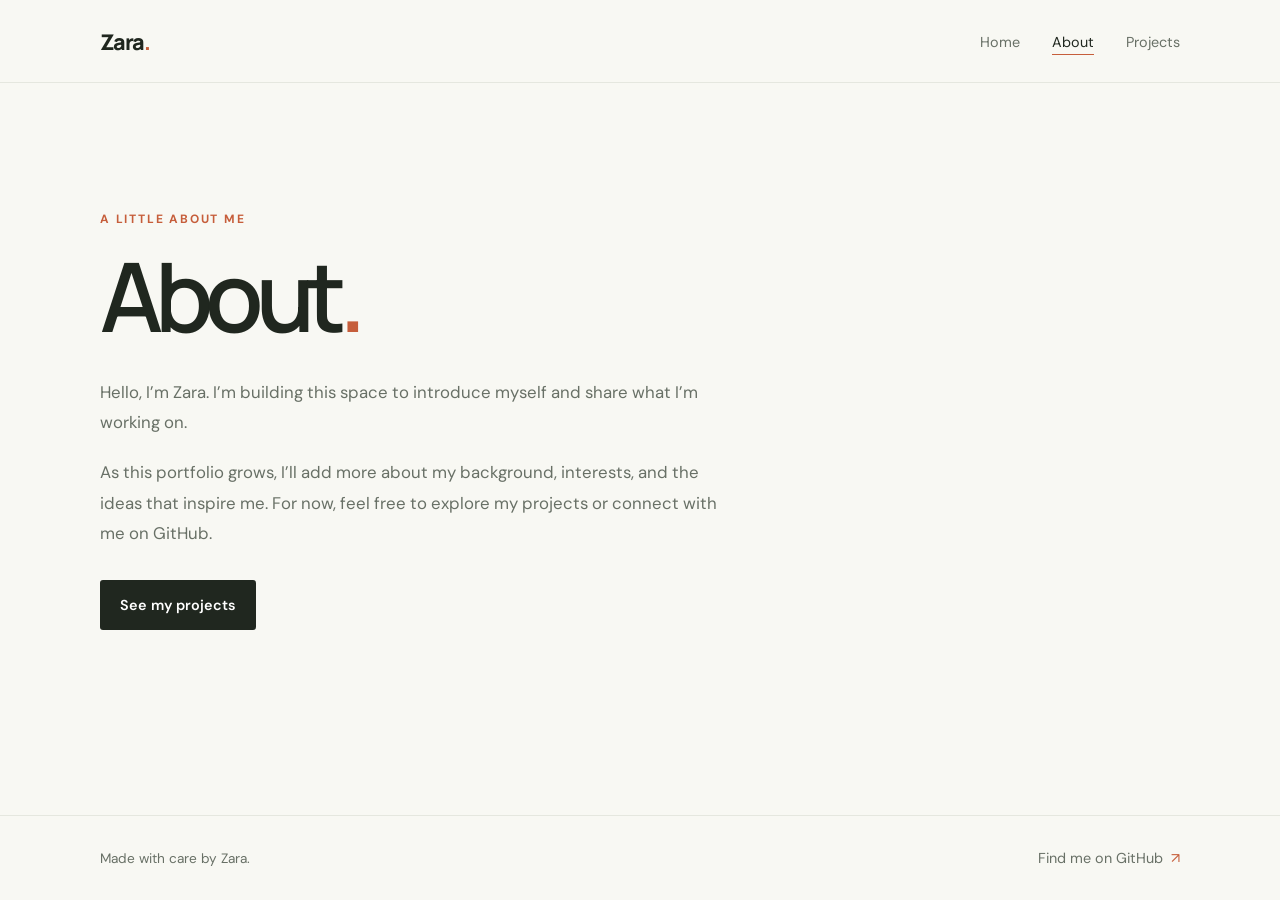
==== about.html @ a6f2a887 "Add initial portfolio structure and pages" ====
<!doctype html>
<html lang="en">
  <head>
    <meta charset="utf-8">
    <meta name="viewport" content="width=device-width, initial-scale=1">
    <meta name="description" content="Learn more about Zara.">
    <title>About | Zara</title>
    <link rel="stylesheet" href="css/style.css">
    <script src="js/main.js" defer></script>
  </head>
  <body>
    <header class="site-header">
      <nav class="navigation container" aria-label="Main navigation">
        <a class="brand" href="index.html">Zara<span>.</span></a>
        <button class="menu-toggle" type="button" aria-expanded="false" aria-controls="primary-menu">
          <span class="sr-only">Toggle navigation</span>
          <span class="menu-icon" aria-hidden="true"></span>
        </button>
        <ul class="nav-links" id="primary-menu">
          <li><a href="index.html">Home</a></li>
          <li><a href="about.html" aria-current="page">About</a></li>
          <li><a href="projects.html">Projects</a></li>
        </ul>
      </nav>
    </header>

    <main class="page-main container">
      <p class="eyebrow">A little about me</p>
      <h1>About<span>.</span></h1>
      <div class="page-copy">
        <p>Hello, I’m Zara. I’m building this space to introduce myself and share what I’m working on.</p>
        <p>As this portfolio grows, I’ll add more about my background, interests, and the ideas that inspire me. For now, feel free to explore my projects or connect with me on GitHub.</p>
        <a class="button button-primary" href="projects.html">See my projects</a>
      </div>
    </main>

    <footer class="site-footer">
      <div class="container footer-content">
        <p>Made with care by Zara.</p>
        <a href="https://github.com/zara200814-ship-it/zara200814-ship-it.github.io" target="_blank" rel="noopener noreferrer">Find me on GitHub <span aria-hidden="true">↗</span></a>
      </div>
    </footer>
  </body>
</html>
---- css/style.css ----
@import url("https://fonts.googleapis.com/css2?family=DM+Sans:wght@400;500;600;700&family=Manrope:wght@400;500;600;700;800&display=swap");

:root {
  color-scheme: light;
  --ink: #20271f;
  --muted: #687066;
  --paper: #f8f8f3;
  --surface: #fff;
  --accent: #c65e3b;
  --line: #e5e7df;
  --serif: "Manrope", "Avenir Next", sans-serif;
  --sans: "DM Sans", "Avenir Next", sans-serif;
}

* {
  box-sizing: border-box;
}

body {
  display: flex;
  min-height: 100vh;
  flex-direction: column;
  margin: 0;
  background: var(--paper);
  color: var(--ink);
  font-family: var(--sans);
  -webkit-font-smoothing: antialiased;
}

a {
  color: inherit;
}

a:focus-visible,
button:focus-visible {
  outline: 3px solid var(--accent);
  outline-offset: 4px;
}

.container {
  width: min(100% - 3rem, 1080px);
  margin-inline: auto;
}

.site-header {
  border-bottom: 1px solid var(--line);
}

.navigation {
  display: flex;
  min-height: 82px;
  align-items: center;
  justify-content: space-between;
}

.brand {
  font-family: var(--serif);
  font-size: 1.35rem;
  font-weight: 800;
  letter-spacing: -0.07em;
  text-decoration: none;
}

.brand span,
h1 span {
  color: var(--accent);
}

.nav-links {
  display: flex;
  gap: 2rem;
  align-items: center;
  margin: 0;
  padding: 0;
  list-style: none;
}

.nav-links a,
.footer-content a {
  color: var(--muted);
  font-size: 0.9rem;
  text-decoration: none;
  transition: color 160ms ease;
}

.nav-links a:hover,
.nav-links a[aria-current="page"],
.footer-content a:hover {
  color: var(--ink);
}

.nav-links a[aria-current="page"] {
  text-decoration: underline;
  text-decoration-color: var(--accent);
  text-underline-offset: 7px;
}

.menu-toggle {
  display: none;
}

.hero {
  position: relative;
  overflow: hidden;
  padding-block: clamp(6rem, 17vw, 11rem) clamp(6rem, 12vw, 8rem);
}

.eyebrow {
  margin: 0 0 1.25rem;
  color: var(--accent);
  font-size: 0.75rem;
  font-weight: 700;
  letter-spacing: 0.15em;
  text-transform: uppercase;
}

h1,
h2,
p {
  margin-top: 0;
}

h1,
h2 {
  font-family: var(--serif);
}

.hero h1,
.page-main h1 {
  position: relative;
  z-index: 1;
  margin-bottom: 1.4rem;
  font-size: clamp(3.6rem, 9vw, 6.7rem);
  font-weight: 600;
  letter-spacing: -0.085em;
  line-height: 1.02;
}

.hero-copy {
  position: relative;
  z-index: 1;
  max-width: 520px;
  margin-bottom: 2rem;
  color: var(--muted);
  font-size: clamp(1.05rem, 2vw, 1.2rem);
  line-height: 1.8;
}

.hero-actions {
  position: relative;
  z-index: 1;
  display: flex;
  flex-wrap: wrap;
  gap: 1.5rem;
  align-items: center;
}

.button {
  display: inline-flex;
  min-height: 50px;
  align-items: center;
  justify-content: center;
  padding: 0.8rem 1.2rem;
  border: 1px solid transparent;
  border-radius: 3px;
  font-size: 0.9rem;
  font-weight: 600;
  text-decoration: none;
  transition: background-color 160ms ease, color 160ms ease;
}

.button-primary {
  background: var(--ink);
  color: var(--surface);
}

.button-primary:hover {
  background: var(--accent);
}

.text-link {
  color: var(--ink);
  font-size: 0.9rem;
  font-weight: 600;
  text-decoration-color: var(--accent);
  text-underline-offset: 5px;
}

.text-link span,
.footer-content a span {
  margin-left: 0.25rem;
  color: var(--accent);
}

.hero-mark {
  position: absolute;
  right: 0;
  bottom: -0.3em;
  color: #eeeee7;
  font-family: var(--serif);
  font-size: clamp(18rem, 40vw, 34rem);
  font-weight: 800;
  letter-spacing: -0.12em;
  line-height: 1;
  pointer-events: none;
  user-select: none;
}

.intro-section {
  padding-block: 5.5rem;
  background: var(--surface);
}

.intro-grid {
  display: grid;
  grid-template-columns: 1fr 0.8fr;
  gap: 4rem;
  align-items: center;
}

.intro-grid h2 {
  margin-bottom: 0;
  font-size: clamp(2rem, 4vw, 3.2rem);
  font-weight: 600;
  letter-spacing: -0.065em;
  line-height: 1.2;
}

.intro-copy p,
.page-copy p,
.project-empty p {
  color: var(--muted);
  line-height: 1.8;
}

.intro-copy p {
  margin-bottom: 1.25rem;
}

.site-footer {
  margin-top: auto;
  border-top: 1px solid var(--line);
}

.footer-content {
  display: flex;
  min-height: 84px;
  flex-wrap: wrap;
  gap: 1rem;
  align-items: center;
  justify-content: space-between;
}

.footer-content p {
  margin: 0;
  color: var(--muted);
  font-size: 0.85rem;
}

.page-main {
  flex: 1;
  padding-block: clamp(5rem, 12vw, 8rem);
}

.page-main h1 {
  margin-bottom: 2rem;
  font-size: clamp(3.5rem, 8vw, 6rem);
}

.page-copy {
  max-width: 640px;
}

.page-copy p {
  margin-bottom: 1.25rem;
  font-size: 1.05rem;
}

.page-copy .button {
  margin-top: 0.75rem;
}

.project-empty {
  display: grid;
  max-width: 760px;
  grid-template-columns: auto 1fr;
  gap: 1.5rem;
  padding-top: 2rem;
  border-top: 1px solid var(--line);
}

.project-number {
  color: var(--accent);
  font-family: var(--serif);
  font-size: 0.9rem;
  font-weight: 700;
}

.project-empty h2 {
  margin-bottom: 0.75rem;
  font-size: 1.5rem;
  letter-spacing: -0.04em;
}

.project-empty p {
  max-width: 540px;
  margin-bottom: 1rem;
}

.sr-only {
  position: absolute;
  width: 1px;
  height: 1px;
  overflow: hidden;
  clip: rect(0, 0, 0, 0);
  white-space: nowrap;
  clip-path: inset(50%);
}

@media (max-width: 640px) {
  .container {
    width: min(100% - 2rem, 1080px);
  }

  .navigation {
    position: relative;
    min-height: 72px;
  }

  .menu-toggle {
    display: grid;
    width: 44px;
    height: 44px;
    place-items: center;
    border: 1px solid var(--line);
    border-radius: 3px;
    background: transparent;
    color: var(--ink);
    cursor: pointer;
  }

  .menu-icon,
  .menu-icon::before,
  .menu-icon::after {
    display: block;
    width: 18px;
    height: 2px;
    background: currentColor;
  }

  .menu-icon {
    position: relative;
  }

  .menu-icon::before,
  .menu-icon::after {
    position: absolute;
    left: 0;
    content: "";
  }

  .menu-icon::before {
    top: -6px;
  }

  .menu-icon::after {
    top: 6px;
  }

  .nav-links {
    position: absolute;
    z-index: 2;
    top: calc(100% - 1px);
    right: 0;
    left: 0;
    display: none;
    align-items: stretch;
    gap: 0;
    padding: 0.5rem 1rem;
    border: 1px solid var(--line);
    background: var(--paper);
  }

  .nav-links.is-open {
    display: flex;
    flex-direction: column;
  }

  .nav-links a {
    display: block;
    padding: 0.8rem 0;
  }

  .nav-links a[aria-current="page"] {
    text-underline-offset: 4px;
  }

  .hero {
    padding-block: 6rem;
  }

  .hero-mark {
    right: -0.1em;
    bottom: 0;
    font-size: 18rem;
  }

  .intro-grid {
    grid-template-columns: 1fr;
    gap: 1.5rem;
  }

  .intro-section {
    padding-block: 4rem;
  }

  .footer-content {
    min-height: 78px;
  }
}

@media (prefers-reduced-motion: reduce) {
  *,
  *::before,
  *::after {
    scroll-behavior: auto !important;
    transition-duration: 0.01ms !important;
  }
}
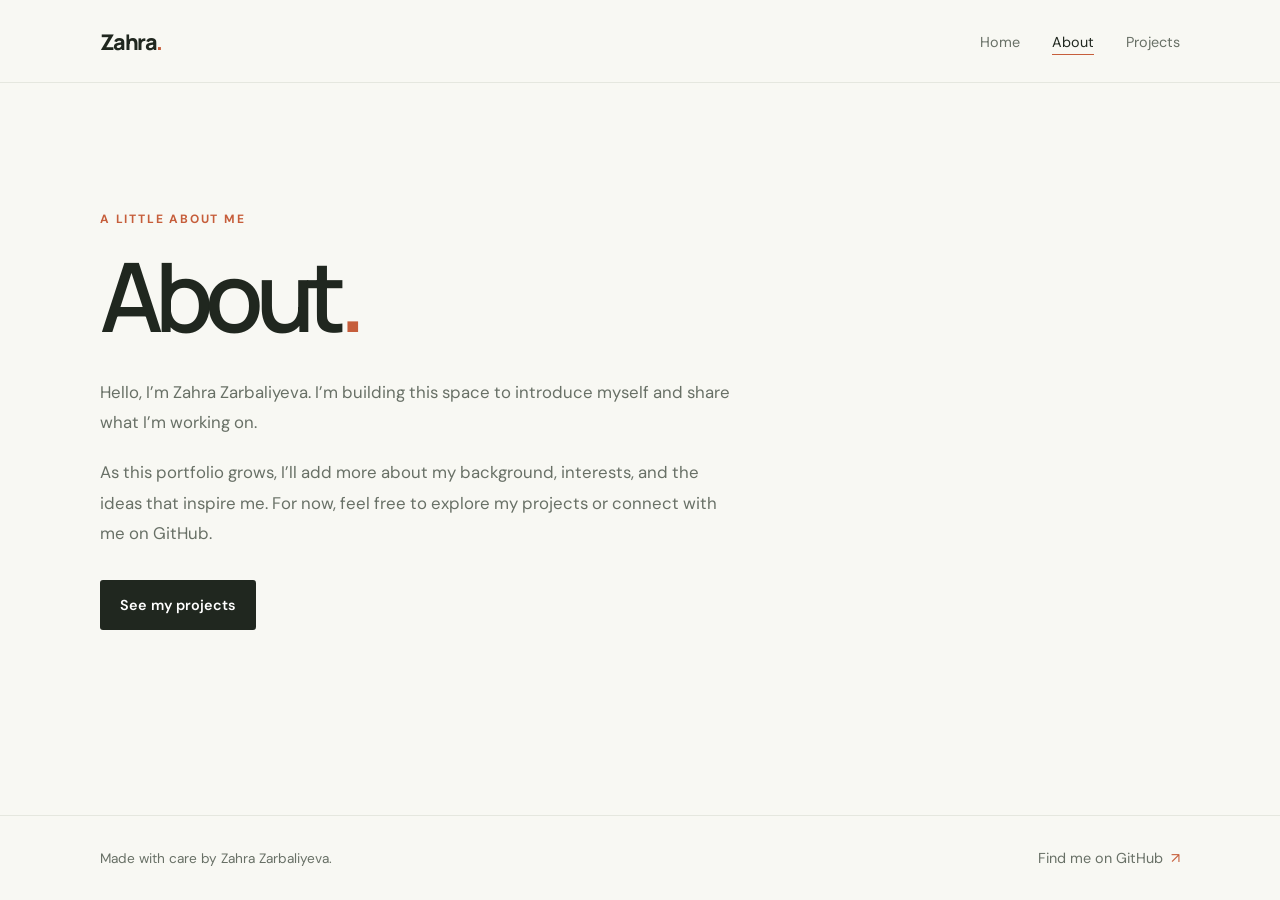
==== commit 386dfdc3: "Update full name to Zahra Zarbaliyeva" ====
--- a/about.html
+++ b/about.html
@@ -3,15 +3,15 @@
   <head>
     <meta charset="utf-8">
     <meta name="viewport" content="width=device-width, initial-scale=1">
-    <meta name="description" content="Learn more about Zara.">
-    <title>About | Zara</title>
+    <meta name="description" content="Learn more about Zahra Zarbaliyeva.">
+    <title>About | Zahra Zarbaliyeva</title>
     <link rel="stylesheet" href="css/style.css">
     <script src="js/main.js" defer></script>
   </head>
   <body>
     <header class="site-header">
       <nav class="navigation container" aria-label="Main navigation">
-        <a class="brand" href="index.html">Zara<span>.</span></a>
+        <a class="brand" href="index.html">Zahra<span>.</span></a>
         <button class="menu-toggle" type="button" aria-expanded="false" aria-controls="primary-menu">
           <span class="sr-only">Toggle navigation</span>
           <span class="menu-icon" aria-hidden="true"></span>
@@ -28,7 +28,7 @@
       <p class="eyebrow">A little about me</p>
       <h1>About<span>.</span></h1>
       <div class="page-copy">
-        <p>Hello, I’m Zara. I’m building this space to introduce myself and share what I’m working on.</p>
+        <p>Hello, I’m Zahra Zarbaliyeva. I’m building this space to introduce myself and share what I’m working on.</p>
         <p>As this portfolio grows, I’ll add more about my background, interests, and the ideas that inspire me. For now, feel free to explore my projects or connect with me on GitHub.</p>
         <a class="button button-primary" href="projects.html">See my projects</a>
       </div>
@@ -36,7 +36,7 @@
 
     <footer class="site-footer">
       <div class="container footer-content">
-        <p>Made with care by Zara.</p>
+        <p>Made with care by Zahra Zarbaliyeva.</p>
         <a href="https://github.com/zara200814-ship-it/zara200814-ship-it.github.io" target="_blank" rel="noopener noreferrer">Find me on GitHub <span aria-hidden="true">↗</span></a>
       </div>
     </footer>
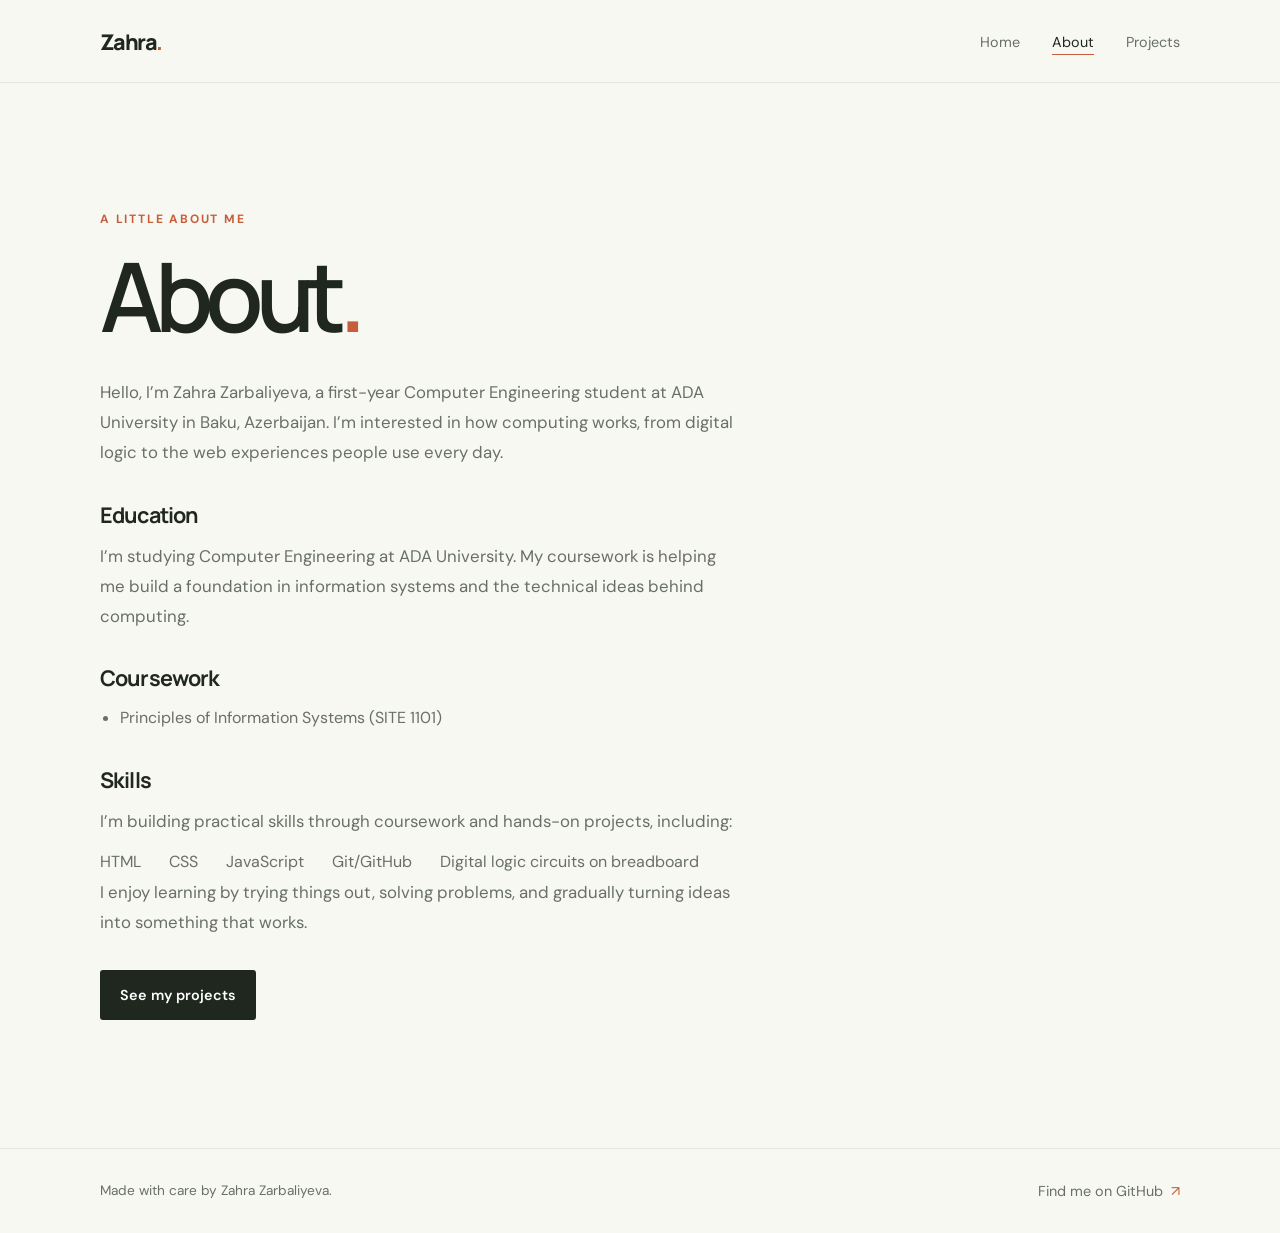
==== commit 4056827e: "Update Home and About pages with Zahra's profile and education" ====
--- a/about.html
+++ b/about.html
@@ -3,7 +3,7 @@
   <head>
     <meta charset="utf-8">
     <meta name="viewport" content="width=device-width, initial-scale=1">
-    <meta name="description" content="Learn more about Zahra Zarbaliyeva.">
+    <meta name="description" content="Learn about Zahra Zarbaliyeva, a first-year Computer Engineering student at ADA University.">
     <title>About | Zahra Zarbaliyeva</title>
     <link rel="stylesheet" href="css/style.css">
     <script src="js/main.js" defer></script>
@@ -28,8 +28,33 @@
       <p class="eyebrow">A little about me</p>
       <h1>About<span>.</span></h1>
       <div class="page-copy">
-        <p>Hello, I’m Zahra Zarbaliyeva. I’m building this space to introduce myself and share what I’m working on.</p>
-        <p>As this portfolio grows, I’ll add more about my background, interests, and the ideas that inspire me. For now, feel free to explore my projects or connect with me on GitHub.</p>
+        <p>Hello, I’m Zahra Zarbaliyeva, a first-year Computer Engineering student at ADA University in Baku, Azerbaijan. I’m interested in how computing works, from digital logic to the web experiences people use every day.</p>
+
+        <section class="about-section" aria-labelledby="education-heading">
+          <h2 id="education-heading">Education</h2>
+          <p>I’m studying Computer Engineering at ADA University. My coursework is helping me build a foundation in information systems and the technical ideas behind computing.</p>
+        </section>
+
+        <section class="about-section" aria-labelledby="coursework-heading">
+          <h2 id="coursework-heading">Coursework</h2>
+          <ul class="detail-list">
+            <li>Principles of Information Systems (SITE 1101)</li>
+          </ul>
+        </section>
+
+        <section class="about-section" aria-labelledby="skills-heading">
+          <h2 id="skills-heading">Skills</h2>
+          <p>I’m building practical skills through coursework and hands-on projects, including:</p>
+          <ul class="skill-list">
+            <li>HTML</li>
+            <li>CSS</li>
+            <li>JavaScript</li>
+            <li>Git/GitHub</li>
+            <li>Digital logic circuits on breadboard</li>
+          </ul>
+        </section>
+
+        <p>I enjoy learning by trying things out, solving problems, and gradually turning ideas into something that works.</p>
         <a class="button button-primary" href="projects.html">See my projects</a>
       </div>
     </main>
--- a/css/style.css
+++ b/css/style.css
@@ -100,9 +100,11 @@
 }
 
 .hero {
-  position: relative;
-  overflow: hidden;
-  padding-block: clamp(6rem, 17vw, 11rem) clamp(6rem, 12vw, 8rem);
+  display: grid;
+  grid-template-columns: minmax(0, 1.2fr) minmax(220px, 0.8fr);
+  gap: clamp(2rem, 7vw, 6rem);
+  align-items: center;
+  padding-block: clamp(4rem, 10vw, 8rem);
 }
 
 .eyebrow {
@@ -130,7 +132,7 @@
   position: relative;
   z-index: 1;
   margin-bottom: 1.4rem;
-  font-size: clamp(3.6rem, 9vw, 6.7rem);
+  font-size: clamp(3.2rem, 6.2vw, 5.5rem);
   font-weight: 600;
   letter-spacing: -0.085em;
   line-height: 1.02;
@@ -192,18 +194,21 @@
   color: var(--accent);
 }
 
-.hero-mark {
-  position: absolute;
-  right: 0;
-  bottom: -0.3em;
-  color: #eeeee7;
-  font-family: var(--serif);
-  font-size: clamp(18rem, 40vw, 34rem);
-  font-weight: 800;
-  letter-spacing: -0.12em;
-  line-height: 1;
-  pointer-events: none;
-  user-select: none;
+.profile-photo {
+  width: min(100%, 340px);
+  aspect-ratio: 4 / 5;
+  justify-self: end;
+  margin: 0;
+  overflow: hidden;
+  border-radius: 48% 48% 4px 4px;
+  background: linear-gradient(145deg, #e8e9df, #d9ded3);
+}
+
+.profile-photo img {
+  display: block;
+  width: 100%;
+  height: 100%;
+  object-fit: cover;
 }
 
 .intro-section {
@@ -278,6 +283,36 @@
 
 .page-copy .button {
   margin-top: 0.75rem;
+}
+
+.about-section {
+  margin-top: 2rem;
+}
+
+.about-section h2 {
+  margin-bottom: 0.75rem;
+  font-size: 1.35rem;
+  letter-spacing: -0.04em;
+}
+
+.about-section p {
+  margin-bottom: 0.75rem;
+}
+
+.detail-list,
+.skill-list {
+  margin: 0;
+  padding-left: 1.25rem;
+  color: var(--muted);
+  line-height: 1.8;
+}
+
+.skill-list {
+  display: flex;
+  flex-wrap: wrap;
+  gap: 0.5rem 1.75rem;
+  padding-left: 0;
+  list-style: none;
 }
 
 .project-empty {
@@ -396,13 +431,14 @@
   }
 
   .hero {
-    padding-block: 6rem;
-  }
-
-  .hero-mark {
-    right: -0.1em;
-    bottom: 0;
-    font-size: 18rem;
+    grid-template-columns: 1fr;
+    gap: 2.5rem;
+    padding-block: 4.5rem;
+  }
+
+  .profile-photo {
+    width: min(72%, 300px);
+    justify-self: start;
   }
 
   .intro-grid {
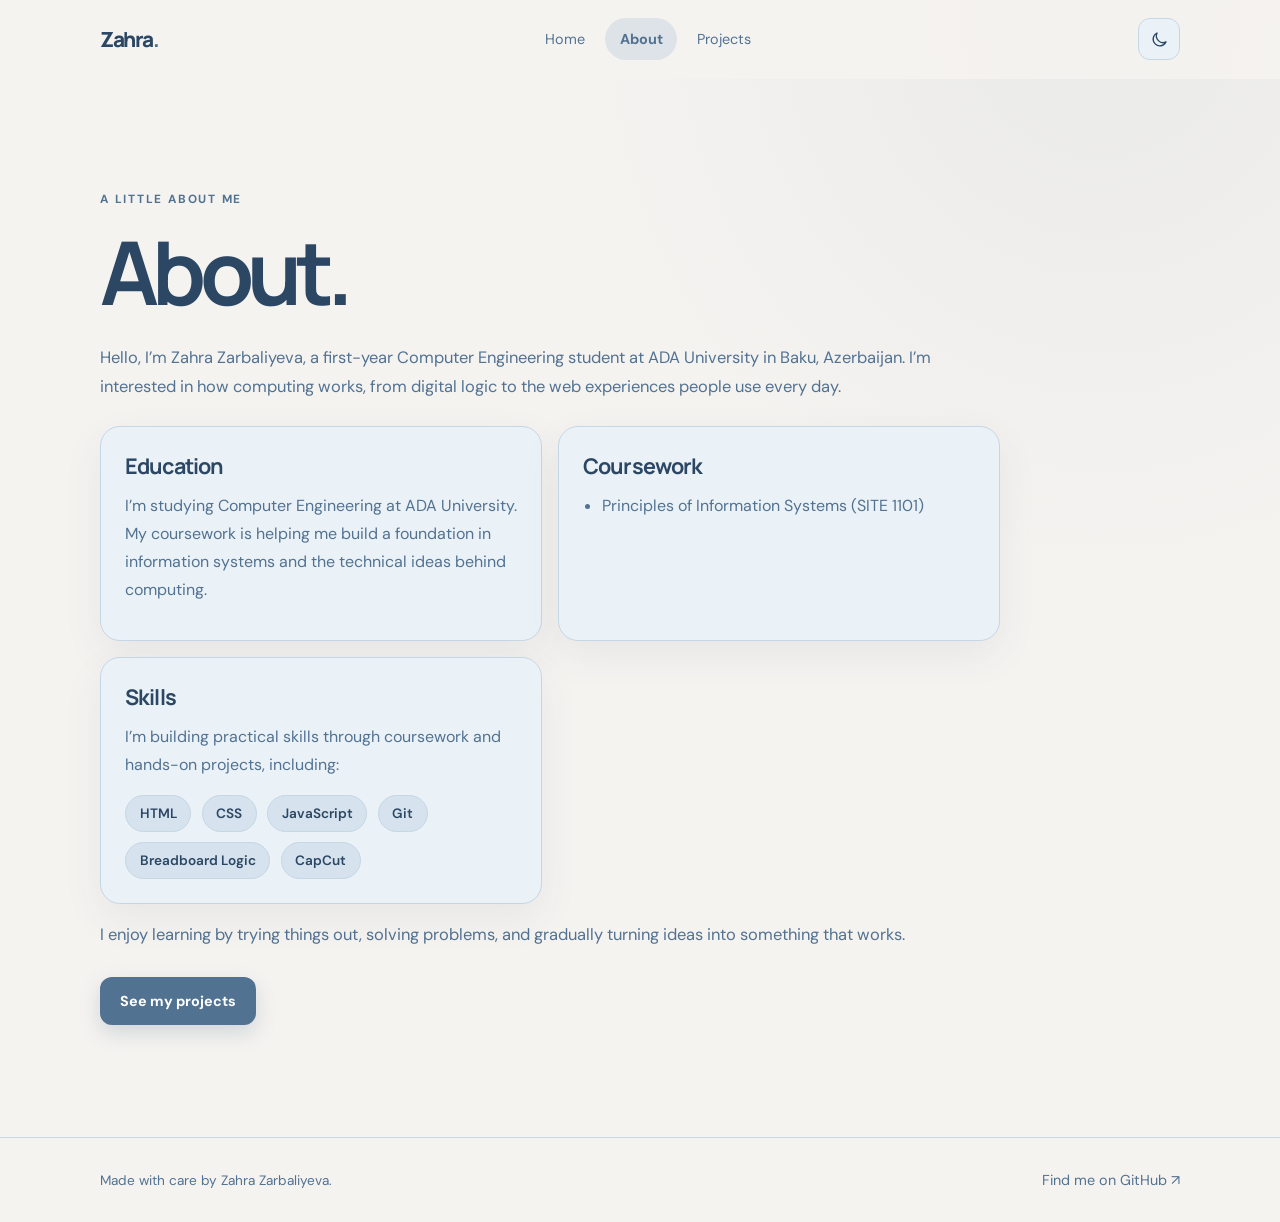
==== commit 4c5765f9: "Apply Bento UI, Dark/Light mode, and Shades of Blue palette" ====
--- a/about.html
+++ b/about.html
@@ -1,5 +1,5 @@
 <!doctype html>
-<html lang="en">
+<html lang="en" data-theme="light">
   <head>
     <meta charset="utf-8">
     <meta name="viewport" content="width=device-width, initial-scale=1">
@@ -12,15 +12,26 @@
     <header class="site-header">
       <nav class="navigation container" aria-label="Main navigation">
         <a class="brand" href="index.html">Zahra<span>.</span></a>
-        <button class="menu-toggle" type="button" aria-expanded="false" aria-controls="primary-menu">
-          <span class="sr-only">Toggle navigation</span>
-          <span class="menu-icon" aria-hidden="true"></span>
-        </button>
         <ul class="nav-links" id="primary-menu">
           <li><a href="index.html">Home</a></li>
           <li><a href="about.html" aria-current="page">About</a></li>
           <li><a href="projects.html">Projects</a></li>
         </ul>
+        <div class="nav-controls">
+          <button class="theme-toggle" type="button" aria-label="Switch to dark mode" aria-pressed="false" title="Switch to dark mode">
+            <svg class="theme-icon theme-icon-sun" viewBox="0 0 24 24" fill="none" aria-hidden="true">
+              <circle cx="12" cy="12" r="4"></circle>
+              <path d="M12 2v2m0 16v2M4.93 4.93l1.42 1.42m11.3 11.3 1.42 1.42M2 12h2m16 0h2M4.93 19.07l1.42-1.42m11.3-11.3 1.42-1.42"></path>
+            </svg>
+            <svg class="theme-icon theme-icon-moon" viewBox="0 0 24 24" fill="none" aria-hidden="true">
+              <path d="M20.2 15.1A8.5 8.5 0 0 1 8.9 3.8 8.5 8.5 0 1 0 20.2 15.1Z"></path>
+            </svg>
+          </button>
+          <button class="menu-toggle" type="button" aria-expanded="false" aria-controls="primary-menu">
+            <span class="sr-only">Toggle navigation</span>
+            <span class="menu-icon" aria-hidden="true"></span>
+          </button>
+        </div>
       </nav>
     </header>
 
@@ -30,27 +41,28 @@
       <div class="page-copy">
         <p>Hello, I’m Zahra Zarbaliyeva, a first-year Computer Engineering student at ADA University in Baku, Azerbaijan. I’m interested in how computing works, from digital logic to the web experiences people use every day.</p>
 
-        <section class="about-section" aria-labelledby="education-heading">
+        <section class="about-section" aria-labelledby="education-heading" data-reveal>
           <h2 id="education-heading">Education</h2>
           <p>I’m studying Computer Engineering at ADA University. My coursework is helping me build a foundation in information systems and the technical ideas behind computing.</p>
         </section>
 
-        <section class="about-section" aria-labelledby="coursework-heading">
+        <section class="about-section" aria-labelledby="coursework-heading" data-reveal>
           <h2 id="coursework-heading">Coursework</h2>
           <ul class="detail-list">
             <li>Principles of Information Systems (SITE 1101)</li>
           </ul>
         </section>
 
-        <section class="about-section" aria-labelledby="skills-heading">
+        <section class="about-section" aria-labelledby="skills-heading" data-reveal>
           <h2 id="skills-heading">Skills</h2>
           <p>I’m building practical skills through coursework and hands-on projects, including:</p>
           <ul class="skill-list">
             <li>HTML</li>
             <li>CSS</li>
             <li>JavaScript</li>
-            <li>Git/GitHub</li>
-            <li>Digital logic circuits on breadboard</li>
+            <li>Git</li>
+            <li>Breadboard Logic</li>
+            <li>CapCut</li>
           </ul>
         </section>
 
--- a/css/style.css
+++ b/css/style.css
@@ -1,30 +1,72 @@
 @import url("https://fonts.googleapis.com/css2?family=DM+Sans:wght@400;500;600;700&family=Manrope:wght@400;500;600;700;800&display=swap");
 
-:root {
+:root,
+html[data-theme="light"] {
   color-scheme: light;
-  --ink: #20271f;
-  --muted: #687066;
-  --paper: #f8f8f3;
-  --surface: #fff;
-  --accent: #c65e3b;
-  --line: #e5e7df;
+  --paper: #f5f3f0;
+  --surface: #ebf2f7;
+  --ink: #2b4764;
+  --muted: #527292;
+  --accent: #527292;
+  --accent-hover: #2b4764;
+  --accent-foreground: #ffffff;
+  --accent-hover-foreground: #ffffff;
+  --accent-soft: rgb(145 176 204 / 24%);
+  --highlight: #91b0cc;
+  --line: #c5d6e5;
+  --shadow: 0 14px 40px rgb(43 71 100 / 7%);
+  --shadow-hover: 0 22px 48px rgb(43 71 100 / 13%);
+  --glow: rgb(82 114 146 / 22%);
   --serif: "Manrope", "Avenir Next", sans-serif;
   --sans: "DM Sans", "Avenir Next", sans-serif;
 }
 
+html[data-theme="dark"] {
+  color-scheme: dark;
+  --paper: #182838;
+  --surface: #22384e;
+  --ink: #f2f6fa;
+  --muted: #a7c1d9;
+  --accent: #91b0cc;
+  --accent-hover: #bcd3e6;
+  --accent-foreground: #182838;
+  --accent-hover-foreground: #182838;
+  --accent-soft: rgb(55 86 117 / 42%);
+  --highlight: #bcd3e6;
+  --line: #375675;
+  --shadow: 0 14px 40px rgb(0 0 0 / 18%);
+  --shadow-hover: 0 22px 48px rgb(0 0 0 / 30%);
+  --glow: rgb(145 176 204 / 24%);
+}
+
 * {
   box-sizing: border-box;
 }
 
+html {
+  scroll-behavior: smooth;
+  scroll-padding-top: 100px;
+}
+
 body {
   display: flex;
+  min-width: 320px;
   min-height: 100vh;
   flex-direction: column;
   margin: 0;
-  background: var(--paper);
+  background:
+    radial-gradient(ellipse at 86% 0%, rgb(82 114 146 / 7%), transparent 32rem),
+    var(--paper);
   color: var(--ink);
   font-family: var(--sans);
   -webkit-font-smoothing: antialiased;
+  transition: background-color 220ms ease, color 220ms ease;
+}
+
+html[data-theme="dark"] body {
+  background:
+    radial-gradient(ellipse at 86% 0%, rgb(145 176 204 / 9%), transparent 34rem),
+    var(--paper);
 }
 
 a {
@@ -37,80 +79,151 @@
   outline-offset: 4px;
 }
 
+button {
+  color: inherit;
+  font: inherit;
+}
+
 .container {
   width: min(100% - 3rem, 1080px);
   margin-inline: auto;
 }
 
 .site-header {
-  border-bottom: 1px solid var(--line);
+  position: sticky;
+  z-index: 20;
+  top: 0;
+  border-bottom: 1px solid transparent;
+  background: color-mix(in srgb, var(--paper) 90%, transparent);
+  transition: background-color 200ms ease, border-color 200ms ease, box-shadow 200ms ease;
+}
+
+.site-header.is-scrolled {
+  border-bottom-color: var(--line);
+  background: color-mix(in srgb, var(--paper) 78%, transparent);
+  box-shadow: 0 6px 24px rgb(43 71 100 / 6%);
+  -webkit-backdrop-filter: blur(16px);
+  backdrop-filter: blur(16px);
+}
+
+html[data-theme="dark"] .site-header.is-scrolled {
+  box-shadow: 0 6px 24px rgb(0 0 0 / 18%);
 }
 
 .navigation {
-  display: flex;
-  min-height: 82px;
-  align-items: center;
-  justify-content: space-between;
+  display: grid;
+  min-height: 78px;
+  grid-template-columns: auto 1fr auto;
+  gap: 1rem;
+  align-items: center;
 }
 
 .brand {
   font-family: var(--serif);
-  font-size: 1.35rem;
+  font-size: 1.3rem;
   font-weight: 800;
   letter-spacing: -0.07em;
   text-decoration: none;
 }
 
 .brand span,
-h1 span {
+h1 .heading-dot {
   color: var(--accent);
 }
 
 .nav-links {
   display: flex;
-  gap: 2rem;
-  align-items: center;
+  gap: 0.35rem;
+  align-items: center;
+  justify-content: center;
   margin: 0;
   padding: 0;
   list-style: none;
 }
 
-.nav-links a,
-.footer-content a {
+.nav-links a {
+  display: inline-flex;
+  min-height: 42px;
+  align-items: center;
+  padding: 0.55rem 0.9rem;
+  border-radius: 999px;
   color: var(--muted);
   font-size: 0.9rem;
   text-decoration: none;
-  transition: color 160ms ease;
-}
-
-.nav-links a:hover,
-.nav-links a[aria-current="page"],
-.footer-content a:hover {
+  transition: background-color 180ms ease, color 180ms ease;
+}
+
+.nav-links a:hover {
+  background: var(--accent-soft);
   color: var(--ink);
 }
 
 .nav-links a[aria-current="page"] {
-  text-decoration: underline;
-  text-decoration-color: var(--accent);
-  text-underline-offset: 7px;
+  background: var(--accent-soft);
+  color: var(--accent);
+  font-weight: 700;
+}
+
+.nav-controls {
+  display: flex;
+  align-items: center;
+  gap: 0.6rem;
+}
+
+.theme-toggle,
+.menu-toggle {
+  display: grid;
+  width: 42px;
+  height: 42px;
+  flex: 0 0 auto;
+  place-items: center;
+  border: 1px solid var(--line);
+  border-radius: 12px;
+  background: var(--surface);
+  cursor: pointer;
+  transition: border-color 180ms ease, background-color 180ms ease, color 180ms ease, transform 180ms ease;
+}
+
+.theme-toggle:hover,
+.menu-toggle:hover {
+  transform: translateY(-2px);
+  border-color: var(--accent);
+  color: var(--accent);
+}
+
+.theme-icon {
+  width: 19px;
+  height: 19px;
+  stroke: currentColor;
+  stroke-linecap: round;
+  stroke-linejoin: round;
+  stroke-width: 1.7;
+}
+
+.theme-icon-sun {
+  display: none;
+}
+
+.theme-icon-moon {
+  display: block;
+}
+
+html[data-theme="dark"] .theme-icon-sun {
+  display: block;
+}
+
+html[data-theme="dark"] .theme-icon-moon {
+  display: none;
 }
 
 .menu-toggle {
   display: none;
 }
 
-.hero {
-  display: grid;
-  grid-template-columns: minmax(0, 1.2fr) minmax(220px, 0.8fr);
-  gap: clamp(2rem, 7vw, 6rem);
-  align-items: center;
-  padding-block: clamp(4rem, 10vw, 8rem);
-}
-
 .eyebrow {
-  margin: 0 0 1.25rem;
+  margin: 0 0 1.1rem;
   color: var(--accent);
-  font-size: 0.75rem;
+  font-size: 0.74rem;
   font-weight: 700;
   letter-spacing: 0.15em;
   text-transform: uppercase;
@@ -127,65 +240,101 @@
   font-family: var(--serif);
 }
 
+.hero {
+  display: grid;
+  min-height: min(740px, calc(100svh - 78px));
+  grid-template-columns: minmax(0, 1.15fr) minmax(260px, 0.85fr);
+  gap: clamp(2.5rem, 8vw, 7rem);
+  align-items: center;
+  padding-block: clamp(4rem, 8vw, 7rem);
+}
+
+.hero-content {
+  max-width: 650px;
+}
+
 .hero h1,
 .page-main h1 {
-  position: relative;
-  z-index: 1;
-  margin-bottom: 1.4rem;
-  font-size: clamp(3.2rem, 6.2vw, 5.5rem);
+  margin-bottom: 1.2rem;
+  font-size: clamp(3.2rem, 6.2vw, 5.4rem);
+  font-weight: 700;
+  letter-spacing: -0.075em;
+  line-height: 1.05;
+}
+
+.gradient-text {
+  background: linear-gradient(105deg, var(--accent) 5%, var(--highlight) 100%);
+  background-clip: text;
+  -webkit-text-fill-color: transparent;
+}
+
+.hero-subtitle {
+  margin: -0.25rem 0 1rem;
+  color: var(--accent);
+  font-size: clamp(1.05rem, 2vw, 1.25rem);
   font-weight: 600;
-  letter-spacing: -0.085em;
-  line-height: 1.02;
+  letter-spacing: -0.015em;
+}
+
+.hero-copy,
+.intro-copy p,
+.page-copy p,
+.projects-intro {
+  color: var(--muted);
+  line-height: 1.8;
 }
 
 .hero-copy {
-  position: relative;
-  z-index: 1;
-  max-width: 520px;
+  max-width: 550px;
   margin-bottom: 2rem;
-  color: var(--muted);
-  font-size: clamp(1.05rem, 2vw, 1.2rem);
-  line-height: 1.8;
+  font-size: clamp(1rem, 1.7vw, 1.12rem);
 }
 
 .hero-actions {
-  position: relative;
-  z-index: 1;
   display: flex;
   flex-wrap: wrap;
-  gap: 1.5rem;
+  gap: 1rem;
   align-items: center;
 }
 
 .button {
   display: inline-flex;
-  min-height: 50px;
+  min-height: 48px;
   align-items: center;
   justify-content: center;
   padding: 0.8rem 1.2rem;
   border: 1px solid transparent;
-  border-radius: 3px;
+  border-radius: 12px;
   font-size: 0.9rem;
-  font-weight: 600;
+  font-weight: 700;
   text-decoration: none;
-  transition: background-color 160ms ease, color 160ms ease;
+  transition: background-color 180ms ease, color 180ms ease, box-shadow 180ms ease, transform 180ms ease;
 }
 
 .button-primary {
-  background: var(--ink);
-  color: var(--surface);
+  background: var(--accent);
+  color: var(--accent-foreground);
+  box-shadow: 0 8px 20px var(--glow);
 }
 
 .button-primary:hover {
-  background: var(--accent);
+  background: var(--accent-hover);
+  color: var(--accent-hover-foreground);
+  box-shadow: 0 12px 26px var(--glow);
+  transform: translateY(-2px);
 }
 
 .text-link {
   color: var(--ink);
   font-size: 0.9rem;
-  font-weight: 600;
+  font-weight: 700;
   text-decoration-color: var(--accent);
   text-underline-offset: 5px;
+  transition: color 180ms ease;
+}
+
+.text-link:hover {
+  color: var(--accent);
 }
 
 .text-link span,
@@ -195,47 +344,70 @@
 }
 
 .profile-photo {
-  width: min(100%, 340px);
+  position: relative;
+  isolation: isolate;
+  width: min(100%, 370px);
   aspect-ratio: 4 / 5;
   justify-self: end;
   margin: 0;
-  overflow: hidden;
-  border-radius: 48% 48% 4px 4px;
-  background: linear-gradient(145deg, #e8e9df, #d9ded3);
+  padding: 9px;
+  border: 1px solid var(--line);
+  border-radius: 26px;
+  background: var(--surface);
+  box-shadow: 0 0 0 1px var(--line), 0 24px 70px var(--glow);
+}
+
+.profile-photo::before {
+  position: absolute;
+  z-index: -1;
+  inset: 12% -8% -7% 18%;
+  border-radius: inherit;
+  background: linear-gradient(135deg, var(--accent), var(--highlight));
+  content: "";
+  filter: blur(45px);
+  opacity: 0.18;
 }
 
 .profile-photo img {
   display: block;
   width: 100%;
   height: 100%;
+  border-radius: 18px;
   object-fit: cover;
+  object-position: center 45%;
 }
 
 .intro-section {
-  padding-block: 5.5rem;
-  background: var(--surface);
+  padding-block: 0.5rem 5.5rem;
 }
 
 .intro-grid {
   display: grid;
   grid-template-columns: 1fr 0.8fr;
-  gap: 4rem;
-  align-items: center;
+  gap: 3rem;
+  align-items: center;
+  padding: clamp(2rem, 5vw, 3.5rem);
+  border: 1px solid var(--line);
+  border-radius: 24px;
+  background:
+    linear-gradient(135deg, var(--accent-soft), transparent 70%),
+    var(--surface);
+  box-shadow: var(--shadow);
+  transition: transform 220ms ease, box-shadow 220ms ease, border-color 220ms ease;
+}
+
+.intro-grid:hover {
+  border-color: color-mix(in srgb, var(--accent) 40%, var(--line));
+  box-shadow: var(--shadow-hover);
+  transform: translateY(-5px);
 }
 
 .intro-grid h2 {
   margin-bottom: 0;
   font-size: clamp(2rem, 4vw, 3.2rem);
-  font-weight: 600;
-  letter-spacing: -0.065em;
+  font-weight: 700;
+  letter-spacing: -0.06em;
   line-height: 1.2;
-}
-
-.intro-copy p,
-.page-copy p,
-.project-empty p {
-  color: var(--muted);
-  line-height: 1.8;
 }
 
 .intro-copy p {
@@ -262,31 +434,77 @@
   font-size: 0.85rem;
 }
 
+.footer-content a {
+  display: inline-flex;
+  align-items: center;
+  color: var(--muted);
+  font-size: 0.9rem;
+  text-decoration: none;
+  transition: color 180ms ease, transform 180ms ease;
+}
+
+.footer-content a span {
+  display: inline-block;
+  transition: transform 180ms ease;
+}
+
+.footer-content a:hover {
+  color: var(--ink);
+  transform: translateY(-1px);
+}
+
+.footer-content a:hover span {
+  transform: translate(2px, -2px);
+}
+
 .page-main {
   flex: 1;
-  padding-block: clamp(5rem, 12vw, 8rem);
+  padding-block: clamp(4.5rem, 9vw, 7rem);
 }
 
 .page-main h1 {
-  margin-bottom: 2rem;
-  font-size: clamp(3.5rem, 8vw, 6rem);
+  margin-bottom: 1.6rem;
+  font-size: clamp(3.2rem, 7vw, 5.5rem);
 }
 
 .page-copy {
-  max-width: 640px;
-}
-
-.page-copy p {
-  margin-bottom: 1.25rem;
-  font-size: 1.05rem;
+  display: grid;
+  max-width: 900px;
+  grid-template-columns: repeat(2, minmax(0, 1fr));
+  gap: 1rem;
+}
+
+.page-copy > p:first-child,
+.page-copy > p:last-of-type,
+.page-copy > .button {
+  grid-column: 1 / -1;
+}
+
+.page-copy > p {
+  margin-bottom: 0.5rem;
+  font-size: 1.03rem;
 }
 
 .page-copy .button {
-  margin-top: 0.75rem;
+  justify-self: start;
+  margin-top: 0.25rem;
 }
 
 .about-section {
-  margin-top: 2rem;
+  min-height: 100%;
+  margin: 0;
+  padding: 1.5rem;
+  border: 1px solid var(--line);
+  border-radius: 20px;
+  background: var(--surface);
+  box-shadow: var(--shadow);
+  transition: transform 220ms ease, box-shadow 220ms ease, border-color 220ms ease;
+}
+
+.about-section:hover {
+  border-color: color-mix(in srgb, var(--accent) 40%, var(--line));
+  box-shadow: var(--shadow-hover);
+  transform: translateY(-5px);
 }
 
 .about-section h2 {
@@ -297,12 +515,13 @@
 
 .about-section p {
   margin-bottom: 0.75rem;
-}
-
-.detail-list,
-.skill-list {
+  color: var(--muted);
+  line-height: 1.75;
+}
+
+.detail-list {
   margin: 0;
-  padding-left: 1.25rem;
+  padding-left: 1.2rem;
   color: var(--muted);
   line-height: 1.8;
 }
@@ -310,36 +529,107 @@
 .skill-list {
   display: flex;
   flex-wrap: wrap;
-  gap: 0.5rem 1.75rem;
-  padding-left: 0;
+  gap: 0.65rem;
+  margin: 1rem 0 0;
+  padding: 0;
   list-style: none;
 }
 
-.project-empty {
+.skill-list li {
+  padding: 0.55rem 0.85rem;
+  border: 1px solid var(--line);
+  border-radius: 999px;
+  background: var(--accent-soft);
+  color: var(--ink);
+  font-size: 0.85rem;
+  font-weight: 600;
+}
+
+.projects-intro {
+  max-width: 640px;
+  margin-bottom: 2.5rem;
+  font-size: 1.05rem;
+}
+
+.project-grid {
   display: grid;
-  max-width: 760px;
-  grid-template-columns: auto 1fr;
-  gap: 1.5rem;
-  padding-top: 2rem;
-  border-top: 1px solid var(--line);
-}
-
-.project-number {
-  color: var(--accent);
-  font-family: var(--serif);
+  grid-template-columns: repeat(3, minmax(0, 1fr));
+  gap: 1.25rem;
+}
+
+.project-card {
+  overflow: hidden;
+  border: 1px solid var(--line);
+  border-radius: 20px;
+  background: var(--surface);
+  box-shadow: var(--shadow);
+  transition: transform 220ms ease, box-shadow 220ms ease, border-color 220ms ease;
+}
+
+.project-card:hover {
+  border-color: color-mix(in srgb, var(--accent) 40%, var(--line));
+  box-shadow: var(--shadow-hover);
+  transform: translateY(-6px);
+}
+
+.project-image,
+.project-placeholder {
+  display: grid;
+  width: 100%;
+  aspect-ratio: 4 / 3;
+}
+
+.project-image {
+  object-fit: cover;
+  object-position: center 62%;
+  transition: transform 350ms ease;
+}
+
+.project-card:hover .project-image {
+  transform: scale(1.04);
+}
+
+.project-placeholder {
+  place-items: center;
+  background:
+    radial-gradient(circle at 80% 20%, rgb(145 176 204 / 27%), transparent 42%),
+    var(--accent-soft);
+  color: var(--muted);
   font-size: 0.9rem;
   font-weight: 700;
-}
-
-.project-empty h2 {
-  margin-bottom: 0.75rem;
-  font-size: 1.5rem;
+  letter-spacing: 0.02em;
+}
+
+html[data-theme="dark"] .project-placeholder {
+  background:
+    radial-gradient(circle at 80% 20%, rgb(145 176 204 / 18%), transparent 42%),
+    var(--surface);
+}
+
+.project-card-content {
+  padding: 1.45rem;
+  background: var(--surface);
+}
+
+.project-course {
+  margin-bottom: 0.65rem;
+  color: var(--accent);
+  font-size: 0.7rem;
+  font-weight: 700;
+  letter-spacing: 0.1em;
+  text-transform: uppercase;
+}
+
+.project-card h2 {
+  margin-bottom: 0.6rem;
+  font-size: 1.4rem;
   letter-spacing: -0.04em;
 }
 
-.project-empty p {
-  max-width: 540px;
-  margin-bottom: 1rem;
+.project-card-content > p:last-child {
+  margin-bottom: 0;
+  color: var(--muted);
+  line-height: 1.75;
 }
 
 .sr-only {
@@ -352,6 +642,23 @@
   clip-path: inset(50%);
 }
 
+.reveal {
+  opacity: 0;
+  transform: translateY(18px);
+  transition: opacity 600ms ease, transform 600ms cubic-bezier(0.2, 0.7, 0.2, 1);
+}
+
+.reveal.is-visible {
+  opacity: 1;
+  transform: translateY(0);
+}
+
+@media (max-width: 860px) {
+  .project-grid {
+    grid-template-columns: repeat(2, minmax(0, 1fr));
+  }
+}
+
 @media (max-width: 640px) {
   .container {
     width: min(100% - 2rem, 1080px);
@@ -360,60 +667,33 @@
   .navigation {
     position: relative;
     min-height: 72px;
+    grid-template-columns: auto 1fr;
+  }
+
+  .nav-controls {
+    grid-column: 2;
+    justify-self: end;
   }
 
   .menu-toggle {
     display: grid;
-    width: 44px;
-    height: 44px;
-    place-items: center;
-    border: 1px solid var(--line);
-    border-radius: 3px;
-    background: transparent;
-    color: var(--ink);
-    cursor: pointer;
-  }
-
-  .menu-icon,
-  .menu-icon::before,
-  .menu-icon::after {
-    display: block;
-    width: 18px;
-    height: 2px;
-    background: currentColor;
-  }
-
-  .menu-icon {
-    position: relative;
-  }
-
-  .menu-icon::before,
-  .menu-icon::after {
-    position: absolute;
-    left: 0;
-    content: "";
-  }
-
-  .menu-icon::before {
-    top: -6px;
-  }
-
-  .menu-icon::after {
-    top: 6px;
   }
 
   .nav-links {
     position: absolute;
     z-index: 2;
-    top: calc(100% - 1px);
+    top: calc(100% + 0.5rem);
     right: 0;
-    left: 0;
+    left: auto;
     display: none;
+    width: min(280px, calc(100vw - 2rem));
     align-items: stretch;
-    gap: 0;
-    padding: 0.5rem 1rem;
+    gap: 0.25rem;
+    padding: 0.65rem;
     border: 1px solid var(--line);
-    background: var(--paper);
+    border-radius: 16px;
+    background: var(--surface);
+    box-shadow: var(--shadow-hover);
   }
 
   .nav-links.is-open {
@@ -422,32 +702,61 @@
   }
 
   .nav-links a {
-    display: block;
-    padding: 0.8rem 0;
-  }
-
-  .nav-links a[aria-current="page"] {
-    text-underline-offset: 4px;
+    display: flex;
+    justify-content: flex-start;
   }
 
   .hero {
+    min-height: 0;
     grid-template-columns: 1fr;
     gap: 2.5rem;
-    padding-block: 4.5rem;
+    padding-block: 4.5rem 4rem;
+  }
+
+  .hero h1 {
+    font-size: clamp(2.85rem, 12vw, 4.3rem);
   }
 
   .profile-photo {
-    width: min(72%, 300px);
+    width: min(78%, 340px);
     justify-self: start;
+  }
+
+  .intro-section {
+    padding-block: 0 4rem;
   }
 
   .intro-grid {
     grid-template-columns: 1fr;
-    gap: 1.5rem;
-  }
-
-  .intro-section {
-    padding-block: 4rem;
+    gap: 1.25rem;
+    padding: 1.5rem;
+    border-radius: 20px;
+  }
+
+  .page-main {
+    padding-block: 4.5rem;
+  }
+
+  .page-copy {
+    grid-template-columns: 1fr;
+  }
+
+  .page-copy > p:first-child,
+  .page-copy > p:last-of-type,
+  .page-copy > .button {
+    grid-column: auto;
+  }
+
+  .about-section {
+    padding: 1.25rem;
+  }
+
+  .project-grid {
+    grid-template-columns: 1fr;
+  }
+
+  .project-card-content {
+    padding: 1.25rem;
   }
 
   .footer-content {
@@ -456,9 +765,15 @@
 }
 
 @media (prefers-reduced-motion: reduce) {
+  html {
+    scroll-behavior: auto;
+  }
+
   *,
   *::before,
   *::after {
+    animation-duration: 0.01ms !important;
+    animation-iteration-count: 1 !important;
     scroll-behavior: auto !important;
     transition-duration: 0.01ms !important;
   }
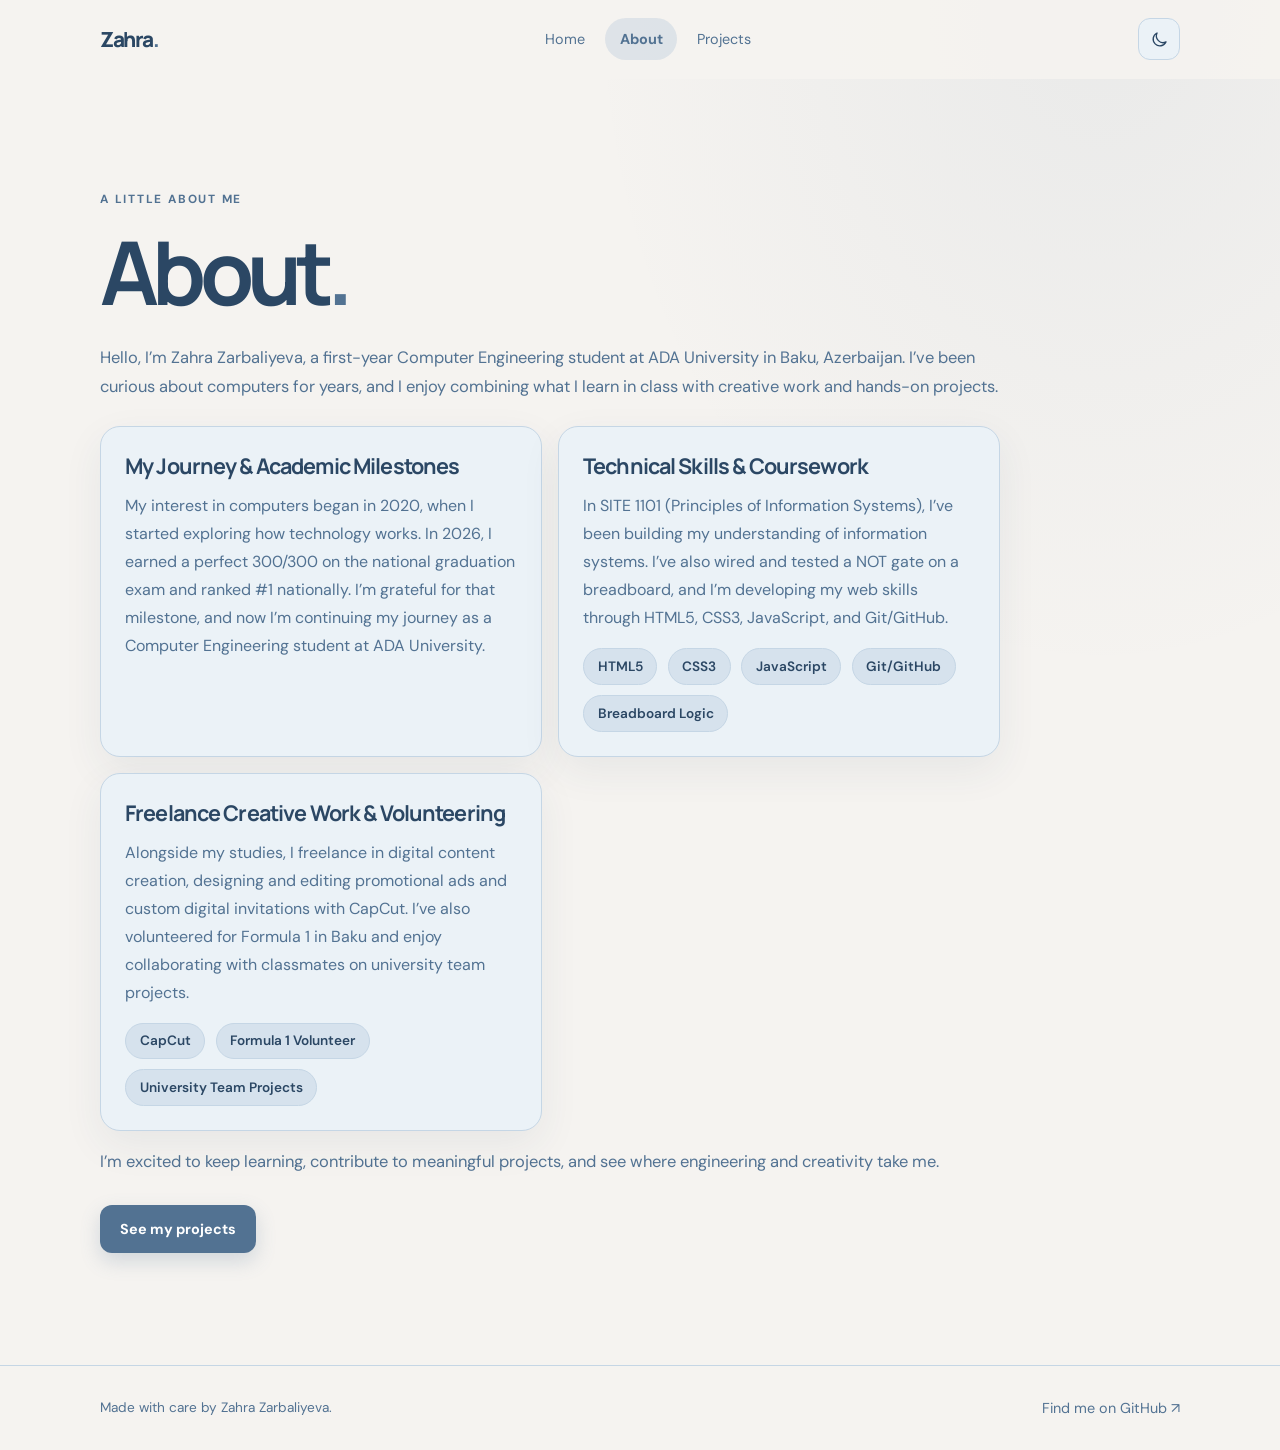
==== commit d5130daf: "Add personal milestones, F1 volunteering, and freelance CapCut work" ====
--- a/about.html
+++ b/about.html
@@ -3,7 +3,7 @@
   <head>
     <meta charset="utf-8">
     <meta name="viewport" content="width=device-width, initial-scale=1">
-    <meta name="description" content="Learn about Zahra Zarbaliyeva, a first-year Computer Engineering student at ADA University.">
+    <meta name="description" content="Learn about Zahra Zarbaliyeva’s journey in Computer Engineering, academic milestones, creative work, and volunteering.">
     <title>About | Zahra Zarbaliyeva</title>
     <link rel="stylesheet" href="css/style.css">
     <script src="js/main.js" defer></script>
@@ -39,34 +39,36 @@
       <p class="eyebrow">A little about me</p>
       <h1>About<span>.</span></h1>
       <div class="page-copy">
-        <p>Hello, I’m Zahra Zarbaliyeva, a first-year Computer Engineering student at ADA University in Baku, Azerbaijan. I’m interested in how computing works, from digital logic to the web experiences people use every day.</p>
+        <p>Hello, I’m Zahra Zarbaliyeva, a first-year Computer Engineering student at ADA University in Baku, Azerbaijan. I’ve been curious about computers for years, and I enjoy combining what I learn in class with creative work and hands-on projects.</p>
 
-        <section class="about-section" aria-labelledby="education-heading" data-reveal>
-          <h2 id="education-heading">Education</h2>
-          <p>I’m studying Computer Engineering at ADA University. My coursework is helping me build a foundation in information systems and the technical ideas behind computing.</p>
+        <section class="about-section" aria-labelledby="journey-heading" data-reveal>
+          <h2 id="journey-heading">My Journey &amp; Academic Milestones</h2>
+          <p>My interest in computers began in 2020, when I started exploring how technology works. In 2026, I earned a perfect 300/300 on the national graduation exam and ranked #1 nationally. I’m grateful for that milestone, and now I’m continuing my journey as a Computer Engineering student at ADA University.</p>
         </section>
 
-        <section class="about-section" aria-labelledby="coursework-heading" data-reveal>
-          <h2 id="coursework-heading">Coursework</h2>
-          <ul class="detail-list">
-            <li>Principles of Information Systems (SITE 1101)</li>
+        <section class="about-section" aria-labelledby="technical-heading" data-reveal>
+          <h2 id="technical-heading">Technical Skills &amp; Coursework</h2>
+          <p>In SITE 1101 (Principles of Information Systems), I’ve been building my understanding of information systems. I’ve also wired and tested a NOT gate on a breadboard, and I’m developing my web skills through HTML5, CSS3, JavaScript, and Git/GitHub.</p>
+          <ul class="skill-list">
+            <li>HTML5</li>
+            <li>CSS3</li>
+            <li>JavaScript</li>
+            <li>Git/GitHub</li>
+            <li>Breadboard Logic</li>
           </ul>
         </section>
 
-        <section class="about-section" aria-labelledby="skills-heading" data-reveal>
-          <h2 id="skills-heading">Skills</h2>
-          <p>I’m building practical skills through coursework and hands-on projects, including:</p>
+        <section class="about-section" aria-labelledby="creative-heading" data-reveal>
+          <h2 id="creative-heading">Freelance Creative Work &amp; Volunteering</h2>
+          <p>Alongside my studies, I freelance in digital content creation, designing and editing promotional ads and custom digital invitations with CapCut. I’ve also volunteered for Formula 1 in Baku and enjoy collaborating with classmates on university team projects.</p>
           <ul class="skill-list">
-            <li>HTML</li>
-            <li>CSS</li>
-            <li>JavaScript</li>
-            <li>Git</li>
-            <li>Breadboard Logic</li>
             <li>CapCut</li>
+            <li>Formula 1 Volunteer</li>
+            <li>University Team Projects</li>
           </ul>
         </section>
 
-        <p>I enjoy learning by trying things out, solving problems, and gradually turning ideas into something that works.</p>
+        <p>I’m excited to keep learning, contribute to meaningful projects, and see where engineering and creativity take me.</p>
         <a class="button button-primary" href="projects.html">See my projects</a>
       </div>
     </main>
--- a/css/style.css
+++ b/css/style.css
@@ -127,7 +127,8 @@
 }
 
 .brand span,
-h1 .heading-dot {
+h1 .heading-dot,
+h1 > span:not(.gradient-text) {
   color: var(--accent);
 }
 
@@ -379,6 +380,26 @@
 
 .intro-section {
   padding-block: 0.5rem 5.5rem;
+}
+
+.highlight-grid {
+  margin-top: 1.25rem;
+}
+
+.highlight-card {
+  display: flex;
+  min-height: 180px;
+}
+
+.highlight-card .project-card-content {
+  display: flex;
+  flex: 1;
+  flex-direction: column;
+  justify-content: center;
+}
+
+.highlight-card h2 {
+  font-size: clamp(1.45rem, 2.4vw, 2rem);
 }
 
 .intro-grid {
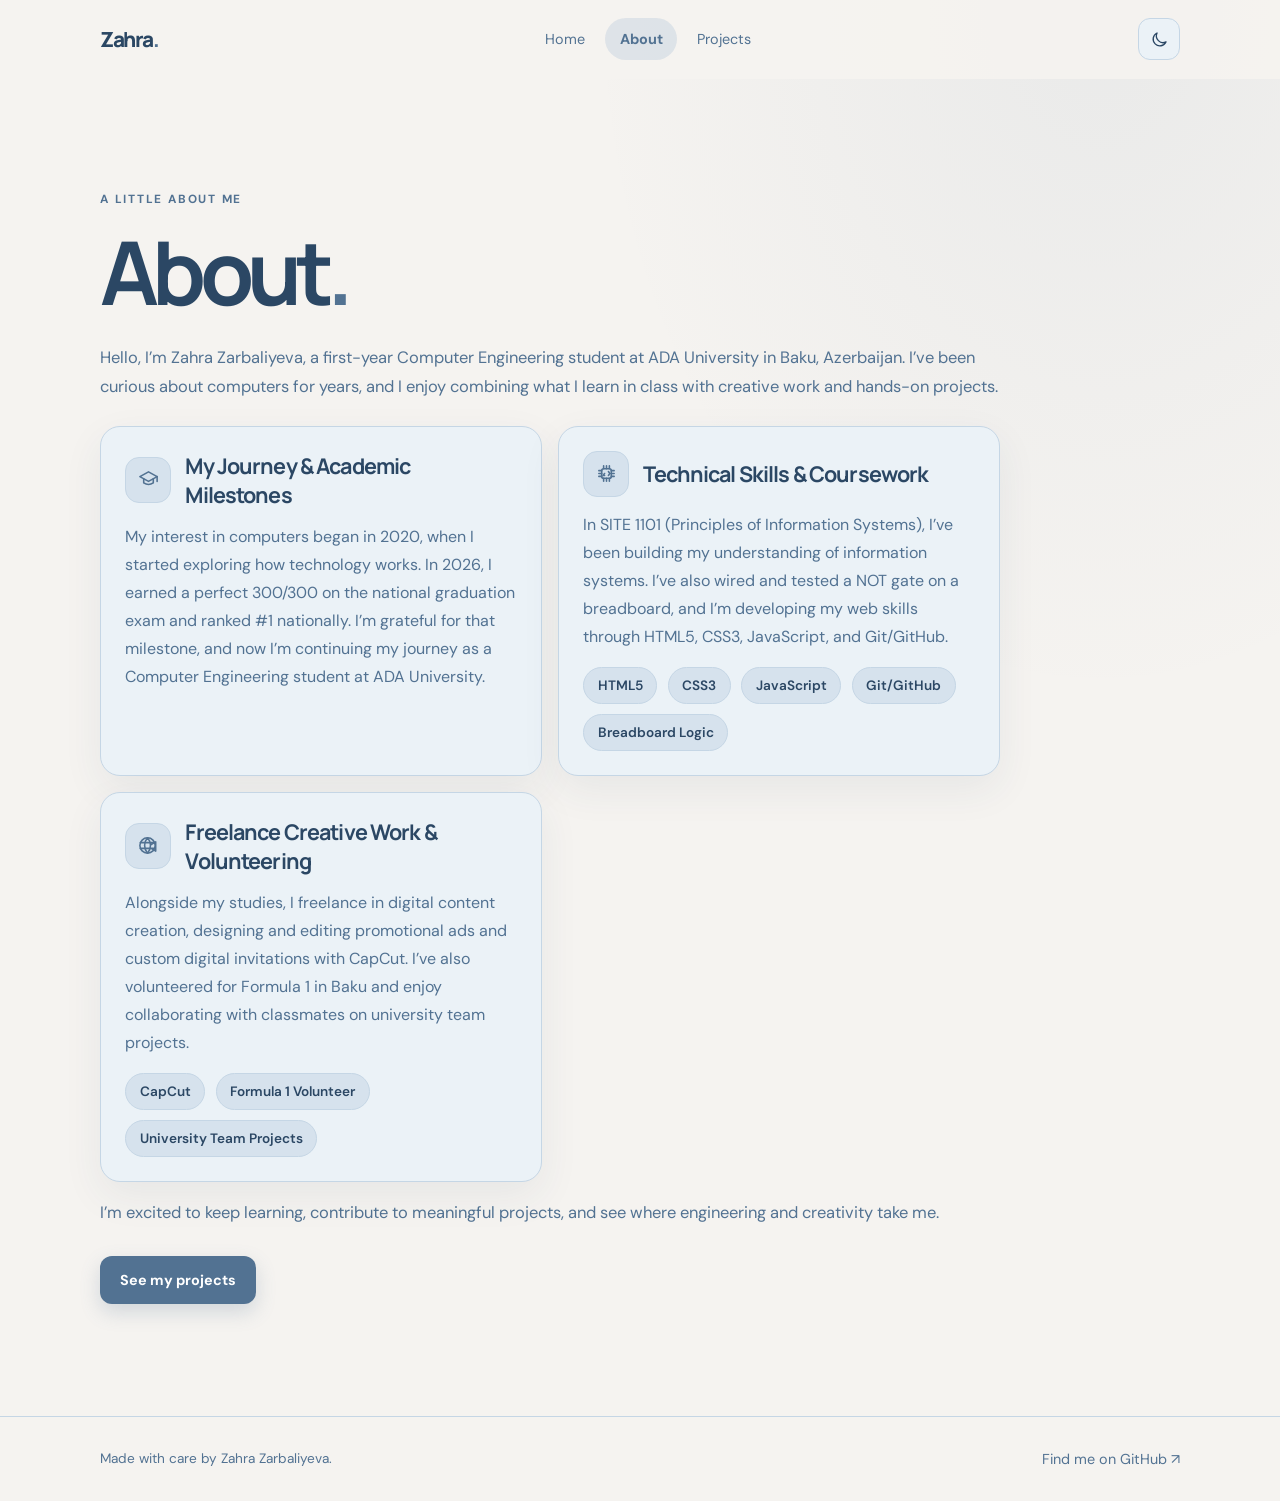
==== commit 14f610bd: "Add minimalist SVG icons, animated counters, and Z.Z monogram favicon" ====
--- a/about.html
+++ b/about.html
@@ -5,11 +5,12 @@
     <meta name="viewport" content="width=device-width, initial-scale=1">
     <meta name="description" content="Learn about Zahra Zarbaliyeva’s journey in Computer Engineering, academic milestones, creative work, and volunteering.">
     <title>About | Zahra Zarbaliyeva</title>
+    <link rel="icon" type="image/svg+xml" href="assets/images/favicon.svg">
     <link rel="stylesheet" href="css/style.css">
     <script src="js/main.js" defer></script>
   </head>
   <body>
-    <header class="site-header">
+    <header class="site-header" id="top">
       <nav class="navigation container" aria-label="Main navigation">
         <a class="brand" href="index.html">Zahra<span>.</span></a>
         <ul class="nav-links" id="primary-menu">
@@ -42,12 +43,28 @@
         <p>Hello, I’m Zahra Zarbaliyeva, a first-year Computer Engineering student at ADA University in Baku, Azerbaijan. I’ve been curious about computers for years, and I enjoy combining what I learn in class with creative work and hands-on projects.</p>
 
         <section class="about-section" aria-labelledby="journey-heading" data-reveal>
-          <h2 id="journey-heading">My Journey &amp; Academic Milestones</h2>
+          <div class="about-card-heading">
+            <span class="bento-icon" aria-hidden="true">
+              <svg viewBox="0 0 24 24">
+                <path d="m3 9 9-5 9 5-9 5-9-5Z"></path>
+                <path d="M7 11.2v4.3c3 2 7 2 10 0v-4.3M21 9v5"></path>
+              </svg>
+            </span>
+            <h2 id="journey-heading">My Journey &amp; Academic Milestones</h2>
+          </div>
           <p>My interest in computers began in 2020, when I started exploring how technology works. In 2026, I earned a perfect 300/300 on the national graduation exam and ranked #1 nationally. I’m grateful for that milestone, and now I’m continuing my journey as a Computer Engineering student at ADA University.</p>
         </section>
 
         <section class="about-section" aria-labelledby="technical-heading" data-reveal>
-          <h2 id="technical-heading">Technical Skills &amp; Coursework</h2>
+          <div class="about-card-heading">
+            <span class="bento-icon" aria-hidden="true">
+              <svg viewBox="0 0 24 24">
+                <rect x="7" y="7" width="10" height="10" rx="2"></rect>
+                <path d="M4 9h3m-3 3h3m-3 3h3m10-6h3m-3 3h3m-3 3h3M9 4v3m3-3v3m3-3v3m-6 10v3m3-3v3m3-3v3m-5-8-1.5 2L10 14m4-4 1.5 2-1.5 2"></path>
+              </svg>
+            </span>
+            <h2 id="technical-heading">Technical Skills &amp; Coursework</h2>
+          </div>
           <p>In SITE 1101 (Principles of Information Systems), I’ve been building my understanding of information systems. I’ve also wired and tested a NOT gate on a breadboard, and I’m developing my web skills through HTML5, CSS3, JavaScript, and Git/GitHub.</p>
           <ul class="skill-list">
             <li>HTML5</li>
@@ -59,7 +76,15 @@
         </section>
 
         <section class="about-section" aria-labelledby="creative-heading" data-reveal>
-          <h2 id="creative-heading">Freelance Creative Work &amp; Volunteering</h2>
+          <div class="about-card-heading">
+            <span class="bento-icon" aria-hidden="true">
+              <svg viewBox="0 0 24 24">
+                <circle cx="11" cy="12" r="8"></circle>
+                <path d="M3.5 9h13.8M3.5 15h13.8M11 4a12 12 0 0 1 0 16M11 4a12 12 0 0 0 0 16m3.3-5.3 5.2 3.1V8.2l-5.2 3.1"></path>
+              </svg>
+            </span>
+            <h2 id="creative-heading">Freelance Creative Work &amp; Volunteering</h2>
+          </div>
           <p>Alongside my studies, I freelance in digital content creation, designing and editing promotional ads and custom digital invitations with CapCut. I’ve also volunteered for Formula 1 in Baku and enjoy collaborating with classmates on university team projects.</p>
           <ul class="skill-list">
             <li>CapCut</li>
@@ -73,6 +98,12 @@
       </div>
     </main>
 
+    <a class="back-to-top" href="#top" aria-label="Back to top" title="Back to top" aria-hidden="true" tabindex="-1">
+      <svg viewBox="0 0 24 24" fill="none" aria-hidden="true">
+        <path d="M12 19V5m-7 7 7-7 7 7"></path>
+      </svg>
+    </a>
+
     <footer class="site-footer">
       <div class="container footer-content">
         <p>Made with care by Zahra Zarbaliyeva.</p>
--- a/css/style.css
+++ b/css/style.css
@@ -15,7 +15,7 @@
   --highlight: #91b0cc;
   --line: #c5d6e5;
   --shadow: 0 14px 40px rgb(43 71 100 / 7%);
-  --shadow-hover: 0 22px 48px rgb(43 71 100 / 13%);
+  --shadow-hover: 0 22px 48px rgb(43 71 100 / 13%), 0 0 26px var(--glow);
   --glow: rgb(82 114 146 / 22%);
   --serif: "Manrope", "Avenir Next", sans-serif;
   --sans: "DM Sans", "Avenir Next", sans-serif;
@@ -35,7 +35,7 @@
   --highlight: #bcd3e6;
   --line: #375675;
   --shadow: 0 14px 40px rgb(0 0 0 / 18%);
-  --shadow-hover: 0 22px 48px rgb(0 0 0 / 30%);
+  --shadow-hover: 0 22px 48px rgb(0 0 0 / 30%), 0 0 26px var(--glow);
   --glow: rgb(145 176 204 / 24%);
 }
 
@@ -44,7 +44,6 @@
 }
 
 html {
-  scroll-behavior: smooth;
   scroll-padding-top: 100px;
 }
 
@@ -221,6 +220,50 @@
   display: none;
 }
 
+.menu-icon,
+.menu-icon::before,
+.menu-icon::after {
+  display: block;
+  width: 18px;
+  height: 2px;
+  border-radius: 999px;
+  background: currentColor;
+}
+
+.menu-icon {
+  position: relative;
+}
+
+.menu-icon::before,
+.menu-icon::after {
+  position: absolute;
+  left: 0;
+  content: "";
+  transition: top 180ms ease, transform 180ms ease;
+}
+
+.menu-icon::before {
+  top: -6px;
+}
+
+.menu-icon::after {
+  top: 6px;
+}
+
+.menu-toggle[aria-expanded="true"] .menu-icon {
+  background: transparent;
+}
+
+.menu-toggle[aria-expanded="true"] .menu-icon::before {
+  top: 0;
+  transform: rotate(45deg);
+}
+
+.menu-toggle[aria-expanded="true"] .menu-icon::after {
+  top: 0;
+  transform: rotate(-45deg);
+}
+
 .eyebrow {
   margin: 0 0 1.1rem;
   color: var(--accent);
@@ -402,6 +445,44 @@
   font-size: clamp(1.45rem, 2.4vw, 2rem);
 }
 
+.highlight-card-heading,
+.about-card-heading {
+  display: flex;
+  align-items: flex-start;
+  gap: 0.9rem;
+}
+
+.highlight-card-heading {
+  align-items: center;
+  margin-bottom: 0.85rem;
+}
+
+.highlight-card-heading h2 {
+  margin-bottom: 0;
+}
+
+.bento-icon {
+  display: grid;
+  width: 46px;
+  height: 46px;
+  flex: 0 0 auto;
+  place-items: center;
+  border: 1px solid var(--line);
+  border-radius: 14px;
+  background: var(--accent-soft);
+  color: var(--accent);
+}
+
+.bento-icon svg {
+  width: 23px;
+  height: 23px;
+  fill: none;
+  stroke: currentColor;
+  stroke-linecap: round;
+  stroke-linejoin: round;
+  stroke-width: 1.65;
+}
+
 .intro-grid {
   display: grid;
   grid-template-columns: 1fr 0.8fr;
@@ -476,6 +557,52 @@
 
 .footer-content a:hover span {
   transform: translate(2px, -2px);
+}
+
+.back-to-top {
+  position: fixed;
+  z-index: 18;
+  right: 1.5rem;
+  bottom: 1.5rem;
+  display: grid;
+  width: 48px;
+  height: 48px;
+  place-items: center;
+  border: 1px solid var(--line);
+  border-radius: 15px;
+  background: var(--surface);
+  color: var(--accent);
+  box-shadow: var(--shadow);
+  opacity: 0;
+  pointer-events: none;
+  text-decoration: none;
+  transform: translateY(12px);
+  transition: background-color 200ms ease, border-color 200ms ease, box-shadow 200ms ease, color 200ms ease, opacity 200ms ease, transform 200ms ease, visibility 200ms ease;
+  visibility: hidden;
+}
+
+.back-to-top svg {
+  width: 21px;
+  height: 21px;
+  stroke: currentColor;
+  stroke-linecap: round;
+  stroke-linejoin: round;
+  stroke-width: 1.8;
+}
+
+.back-to-top.is-visible {
+  opacity: 1;
+  pointer-events: auto;
+  transform: translateY(0);
+  visibility: visible;
+}
+
+.back-to-top.is-visible:hover {
+  border-color: var(--accent);
+  background: var(--accent);
+  box-shadow: 0 12px 28px var(--glow);
+  color: var(--accent-foreground);
+  transform: translateY(-3px);
 }
 
 .page-main {
@@ -534,6 +661,15 @@
   letter-spacing: -0.04em;
 }
 
+.about-card-heading {
+  align-items: center;
+  margin-bottom: 0.9rem;
+}
+
+.about-card-heading h2 {
+  margin-bottom: 0;
+}
+
 .about-section p {
   margin-bottom: 0.75rem;
   color: var(--muted);
@@ -647,10 +783,47 @@
   letter-spacing: -0.04em;
 }
 
-.project-card-content > p:last-child {
+.project-card-content > p:last-of-type {
   margin-bottom: 0;
   color: var(--muted);
   line-height: 1.75;
+}
+
+.project-video-link {
+  display: inline-flex;
+  min-height: 42px;
+  align-items: center;
+  gap: 0.55rem;
+  margin-top: 1.1rem;
+  padding: 0.55rem 0.85rem;
+  border: 1px solid var(--line);
+  border-radius: 12px;
+  background: var(--accent-soft);
+  color: var(--ink);
+  font-size: 0.84rem;
+  font-weight: 700;
+  text-decoration: none;
+  transition: background-color 180ms ease, border-color 180ms ease, box-shadow 180ms ease, color 180ms ease, transform 180ms ease;
+}
+
+.project-video-link:hover {
+  transform: translateY(-2px);
+  border-color: var(--accent);
+  background: var(--accent);
+  box-shadow: 0 8px 18px var(--glow);
+  color: var(--accent-foreground);
+}
+
+.play-icon {
+  width: 16px;
+  height: 16px;
+  flex: 0 0 auto;
+  fill: currentColor;
+  transition: transform 180ms ease;
+}
+
+.project-video-link:hover .play-icon {
+  transform: translateX(2px);
 }
 
 .sr-only {
@@ -783,6 +956,23 @@
   .footer-content {
     min-height: 78px;
   }
+
+  .back-to-top {
+    right: 1rem;
+    bottom: 1rem;
+  }
+}
+
+@media (max-width: 900px) {
+  .hero {
+    min-height: 0;
+    grid-template-columns: 1fr;
+  }
+
+  .profile-photo {
+    order: -1;
+    justify-self: center;
+  }
 }
 
 @media (prefers-reduced-motion: reduce) {
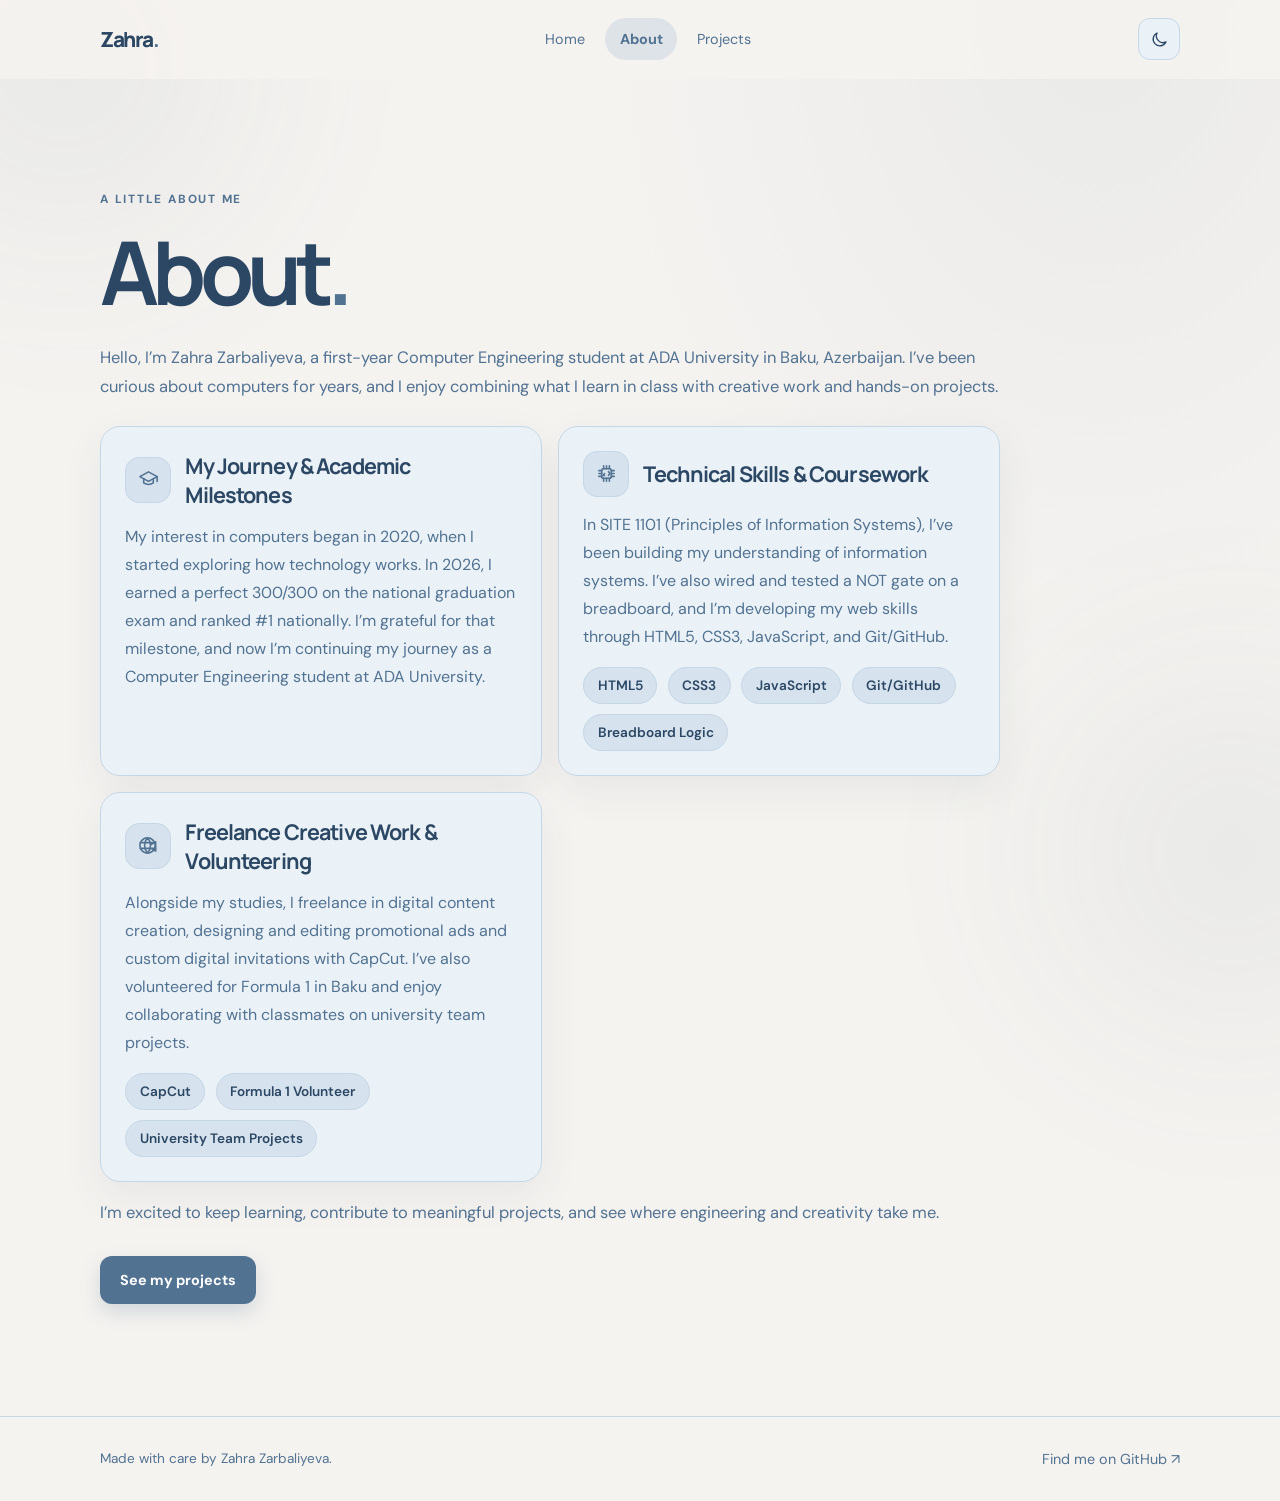
==== commit 06e01a34: "Add liquid blue cursor aura and interactive Explore Zahra command bar" ====
--- a/about.html
+++ b/about.html
@@ -10,6 +10,7 @@
     <script src="js/main.js" defer></script>
   </head>
   <body>
+    <div class="cursor-aurora" id="cursor-aurora" aria-hidden="true"></div>
     <header class="site-header" id="top">
       <nav class="navigation container" aria-label="Main navigation">
         <a class="brand" href="index.html">Zahra<span>.</span></a>
--- a/css/style.css
+++ b/css/style.css
@@ -13,12 +13,14 @@
   --accent-hover-foreground: #ffffff;
   --accent-soft: rgb(145 176 204 / 24%);
   --highlight: #91b0cc;
+  --glow-mode-accent: #6688ff;
   --line: #c5d6e5;
   --shadow: 0 14px 40px rgb(43 71 100 / 7%);
   --shadow-hover: 0 22px 48px rgb(43 71 100 / 13%), 0 0 26px var(--glow);
   --glow: rgb(82 114 146 / 22%);
   --serif: "Manrope", "Avenir Next", sans-serif;
   --sans: "DM Sans", "Avenir Next", sans-serif;
+  --mono: "SFMono-Regular", Consolas, "Liberation Mono", monospace;
 }
 
 html[data-theme="dark"] {
@@ -47,6 +49,11 @@
   scroll-padding-top: 100px;
 }
 
+html.intro-active,
+html.intro-active body {
+  overflow: hidden;
+}
+
 body {
   display: flex;
   min-width: 320px;
@@ -62,6 +69,275 @@
   transition: background-color 220ms ease, color 220ms ease;
 }
 
+body::before,
+body::after {
+  position: fixed;
+  z-index: 0;
+  width: min(38rem, 90vw);
+  aspect-ratio: 1;
+  border-radius: 50%;
+  content: "";
+  filter: blur(72px);
+  opacity: 0.38;
+  pointer-events: none;
+  animation: ambient-drift 26s ease-in-out infinite alternate;
+  will-change: transform;
+}
+
+body::before {
+  top: -15rem;
+  left: -15rem;
+  background: radial-gradient(circle, var(--glow) 0%, transparent 70%);
+}
+
+body::after {
+  right: -16rem;
+  bottom: -16rem;
+  background: radial-gradient(circle, color-mix(in srgb, var(--accent) 22%, transparent) 0%, transparent 70%);
+  animation-delay: -13s;
+  animation-duration: 32s;
+}
+
+body > * {
+  position: relative;
+  z-index: 1;
+}
+
+.cursor-aurora {
+  position: fixed;
+  z-index: 0;
+  inset: 0;
+  overflow: hidden;
+  opacity: 0;
+  pointer-events: none;
+  transition: opacity 700ms ease;
+}
+
+.cursor-aurora.is-active {
+  opacity: 1;
+}
+
+.cursor-aurora::before,
+.cursor-aurora::after {
+  position: absolute;
+  top: 0;
+  left: 0;
+  width: min(36rem, 88vw);
+  aspect-ratio: 1;
+  border-radius: 50%;
+  content: "";
+  filter: blur(74px);
+  transform: translate3d(calc(var(--aurora-x, 50vw) - 50%), calc(var(--aurora-y, 50vh) - 50%), 0);
+  will-change: transform;
+}
+
+.cursor-aurora::before {
+  background: radial-gradient(circle, color-mix(in srgb, var(--accent) 22%, transparent), transparent 70%);
+  opacity: 0.46;
+}
+
+.cursor-aurora::after {
+  width: min(27rem, 72vw);
+  background: radial-gradient(circle, color-mix(in srgb, var(--highlight) 24%, transparent), transparent 72%);
+  filter: blur(92px);
+  opacity: 0.4;
+  transform: translate3d(calc(var(--aurora-trail-x, 50vw) - 50%), calc(var(--aurora-trail-y, 50vh) - 50%), 0);
+}
+
+.intro-splash {
+  position: fixed;
+  z-index: 1000;
+  inset: 0;
+  display: grid;
+  overflow: hidden;
+  place-items: center;
+  background:
+    radial-gradient(circle at center, var(--accent-soft), transparent 38%),
+    var(--paper);
+  color: var(--ink);
+  animation: splash-exit 2.8s linear both;
+}
+
+.intro-splash[hidden] {
+  display: none;
+}
+
+.intro-splash.is-skipped {
+  animation: none;
+  opacity: 0;
+  pointer-events: none;
+  transform: translateY(-16px);
+  transition: opacity 220ms ease, transform 220ms ease;
+}
+
+.intro-scene {
+  position: relative;
+  width: min(100vw, 760px);
+  height: min(72vh, 560px);
+  min-height: 340px;
+}
+
+.intro-ripple {
+  position: absolute;
+  top: 50%;
+  left: 50%;
+  width: 54px;
+  aspect-ratio: 1;
+  border: 1px solid var(--accent);
+  border-radius: 50%;
+  opacity: 0;
+  transform: translate(-50%, -50%) scale(0.2);
+  animation: intro-ripple 620ms ease-out 620ms both;
+}
+
+.intro-pen {
+  position: absolute;
+  z-index: 2;
+  top: 50%;
+  left: 50%;
+  width: clamp(58px, 9vw, 82px);
+  color: var(--accent);
+  filter: drop-shadow(0 8px 18px var(--glow));
+  transform: translate(-50%, -50%);
+  animation: intro-pen-glide 800ms cubic-bezier(0.2, 0.75, 0.25, 1) both;
+}
+
+.intro-title {
+  position: absolute;
+  z-index: 1;
+  top: 50%;
+  left: 50%;
+  text-align: center;
+  transform: translate(-50%, -50%);
+}
+
+.intro-title h2 {
+  margin: 0;
+  color: var(--ink);
+  font-family: var(--serif);
+  font-size: clamp(3.2rem, 9vw, 6.4rem);
+  font-weight: 800;
+  letter-spacing: -0.085em;
+  line-height: 1;
+  opacity: 0;
+  animation: intro-title-burst 900ms cubic-bezier(0.18, 1.32, 0.4, 1) 800ms both;
+}
+
+.intro-year {
+  position: absolute;
+  bottom: calc(100% + 0.55rem);
+  left: 50%;
+  color: var(--accent);
+  font-family: var(--mono);
+  font-size: clamp(0.85rem, 2vw, 1.05rem);
+  font-weight: 700;
+  letter-spacing: 0.34em;
+  opacity: 0;
+  transform: translateX(-50%);
+  white-space: nowrap;
+  animation: intro-year-type 500ms steps(4, end) 1.8s both;
+}
+
+.intro-keycap-position {
+  position: absolute;
+  z-index: 2;
+  opacity: 0;
+  animation: intro-keycap-pop 680ms cubic-bezier(0.18, 1.35, 0.4, 1) var(--pop-delay) both;
+}
+
+.keycap-z {
+  top: 25%;
+  left: 19%;
+  --cap-angle: -10deg;
+  --burst-x: 58px;
+  --burst-y: 42px;
+  --pop-delay: 820ms;
+}
+
+.keycap-code {
+  top: 26%;
+  right: 18%;
+  --cap-angle: 11deg;
+  --burst-x: -58px;
+  --burst-y: 42px;
+  --pop-delay: 900ms;
+}
+
+.keycap-score {
+  bottom: 23%;
+  left: 20%;
+  --cap-angle: 8deg;
+  --burst-x: 58px;
+  --burst-y: -42px;
+  --pop-delay: 980ms;
+}
+
+.keycap-ada {
+  right: 19%;
+  bottom: 24%;
+  --cap-angle: -9deg;
+  --burst-x: -58px;
+  --burst-y: -42px;
+  --pop-delay: 1060ms;
+}
+
+.intro-keycap {
+  position: relative;
+  display: grid;
+  width: 82px;
+  height: 66px;
+  place-items: center;
+  border: 1px solid var(--line);
+  border-radius: 14px;
+  background: linear-gradient(145deg, var(--paper), var(--surface));
+  box-shadow: 0 6px 0 color-mix(in srgb, var(--accent) 25%, var(--surface)), 0 14px 28px var(--glow);
+  color: var(--accent);
+  font-family: var(--mono);
+  font-size: 1rem;
+  font-weight: 800;
+  animation: intro-keycap-float 1.45s ease-in-out calc(var(--pop-delay) + 680ms) infinite alternate;
+}
+
+.intro-keycap::before {
+  position: absolute;
+  top: 7px;
+  right: 9px;
+  left: 9px;
+  height: 3px;
+  border-radius: 999px;
+  background: var(--accent);
+  content: "";
+  opacity: 0.26;
+}
+
+.intro-skip {
+  position: absolute;
+  right: clamp(1rem, 3vw, 2.5rem);
+  bottom: clamp(1rem, 3vh, 2rem);
+  display: inline-flex;
+  min-height: 38px;
+  align-items: center;
+  gap: 0.4rem;
+  padding: 0.45rem 0.75rem;
+  border: 1px solid var(--line);
+  border-radius: 999px;
+  background: color-mix(in srgb, var(--surface) 72%, transparent);
+  color: var(--muted);
+  cursor: pointer;
+  font-size: 0.78rem;
+  transition: border-color 180ms ease, color 180ms ease, background-color 180ms ease;
+}
+
+.intro-skip:hover {
+  border-color: var(--accent);
+  background: var(--surface);
+  color: var(--accent);
+}
+
+.intro-skip span {
+  color: var(--accent);
+}
+
 html[data-theme="dark"] body {
   background:
     radial-gradient(ellipse at 86% 0%, rgb(145 176 204 / 9%), transparent 34rem),
@@ -312,12 +588,191 @@
   -webkit-text-fill-color: transparent;
 }
 
+.scramble-name {
+  transition: letter-spacing 180ms ease, text-shadow 180ms ease;
+}
+
+.scramble-name.is-scrambling {
+  background: none;
+  color: var(--accent);
+  font-family: var(--mono);
+  font-size: 0.88em;
+  letter-spacing: -0.08em;
+  text-shadow: 0 0 14px var(--glow);
+  -webkit-text-fill-color: var(--accent);
+}
+
 .hero-subtitle {
+  min-height: 2.8em;
+  max-width: 580px;
   margin: -0.25rem 0 1rem;
   color: var(--accent);
   font-size: clamp(1.05rem, 2vw, 1.25rem);
   font-weight: 600;
   letter-spacing: -0.015em;
+  line-height: 1.45;
+}
+
+.typing-caret {
+  display: inline-block;
+  width: 2px;
+  height: 1em;
+  margin-left: 0.15em;
+  vertical-align: -0.12em;
+  background: var(--accent);
+  animation: caret-blink 900ms step-end infinite;
+}
+
+@keyframes caret-blink {
+  50% {
+    opacity: 0;
+  }
+}
+
+@keyframes ambient-drift {
+  to {
+    transform: translate3d(8vw, 5vh, 0) scale(1.08);
+  }
+}
+
+@keyframes quick-fact-change {
+  from {
+    opacity: 0;
+    transform: translateY(7px);
+  }
+
+  to {
+    opacity: 1;
+    transform: translateY(0);
+  }
+}
+
+@keyframes confetti-flight {
+  0% {
+    opacity: 0;
+    transform: translate3d(0, 0, 0) rotate(0) scale(0.45);
+  }
+
+  12% {
+    opacity: 0.95;
+  }
+
+  100% {
+    opacity: 0;
+    transform: translate3d(var(--confetti-dx), var(--confetti-dy), 0) rotate(var(--confetti-spin)) scale(0.72);
+  }
+}
+
+@keyframes splash-exit {
+  0%,
+  82.14% {
+    opacity: 1;
+    transform: translateY(0);
+    visibility: visible;
+  }
+
+  100% {
+    opacity: 0;
+    transform: translateY(-18px);
+    visibility: hidden;
+  }
+}
+
+@keyframes intro-pen-glide {
+  0% {
+    opacity: 0;
+    transform: translate(-48vw, 34vh) rotate(-42deg) scale(0.7);
+  }
+
+  12% {
+    opacity: 1;
+  }
+
+  78% {
+    opacity: 1;
+    transform: translate(-50%, -50%) rotate(0) scale(1);
+  }
+
+  88% {
+    opacity: 1;
+    transform: translate(calc(-50% + 3px), calc(-50% - 2px)) rotate(0) scale(0.92);
+  }
+
+  100% {
+    opacity: 0;
+    transform: translate(calc(-50% + 3px), calc(-50% - 2px)) rotate(0) scale(0.85);
+  }
+}
+
+@keyframes intro-ripple {
+  15% {
+    opacity: 0.6;
+  }
+
+  100% {
+    opacity: 0;
+    transform: translate(-50%, -50%) scale(3.2);
+  }
+}
+
+@keyframes intro-title-burst {
+  0% {
+    opacity: 0;
+    transform: scale(0.28);
+  }
+
+  62% {
+    opacity: 1;
+    transform: scale(1.08);
+  }
+
+  80% {
+    transform: scale(0.97);
+  }
+
+  100% {
+    opacity: 1;
+    transform: scale(1);
+  }
+}
+
+@keyframes intro-year-type {
+  0% {
+    clip-path: inset(0 100% 0 0);
+    opacity: 1;
+  }
+
+  100% {
+    clip-path: inset(0);
+    opacity: 1;
+  }
+}
+
+@keyframes intro-keycap-pop {
+  0% {
+    opacity: 0;
+    transform: translate(var(--burst-x), var(--burst-y)) scale(0.22) rotate(calc(var(--cap-angle) - 22deg));
+  }
+
+  68% {
+    opacity: 1;
+    transform: translate(0, 0) scale(1.1) rotate(calc(var(--cap-angle) + 4deg));
+  }
+
+  100% {
+    opacity: 1;
+    transform: translate(0, 0) scale(1) rotate(var(--cap-angle));
+  }
+}
+
+@keyframes intro-keycap-float {
+  from {
+    transform: translateY(0) rotate(var(--cap-angle));
+  }
+
+  to {
+    transform: translateY(-6px) rotate(var(--cap-angle));
+  }
 }
 
 .hero-copy,
@@ -425,6 +880,125 @@
   padding-block: 0.5rem 5.5rem;
 }
 
+.quick-actions-section {
+  padding-block: 0 2.5rem;
+}
+
+.quick-actions-card {
+  position: relative;
+  isolation: isolate;
+  overflow: hidden;
+  padding: clamp(1.35rem, 3.5vw, 2.2rem);
+  border: 1px solid var(--line);
+  border-radius: 24px;
+  background:
+    linear-gradient(135deg, var(--accent-soft), transparent 68%),
+    var(--surface);
+  box-shadow: var(--shadow);
+  transition: transform 220ms ease, box-shadow 220ms ease, border-color 220ms ease;
+}
+
+.quick-actions-card:hover {
+  border-color: color-mix(in srgb, var(--accent) 40%, var(--line));
+  box-shadow: var(--shadow-hover);
+  transform: translateY(-4px);
+}
+
+.quick-actions-heading {
+  display: flex;
+  align-items: flex-end;
+  justify-content: space-between;
+  gap: 1.5rem;
+}
+
+.quick-actions-heading .eyebrow {
+  margin-bottom: 0.5rem;
+}
+
+.quick-actions-heading h2 {
+  margin-bottom: 0;
+  font-size: clamp(1.55rem, 3.7vw, 2.2rem);
+  letter-spacing: -0.06em;
+}
+
+.quick-actions-heading h2 span {
+  color: var(--accent);
+}
+
+.quick-actions-prompt {
+  max-width: 290px;
+  margin: 0 0 0.15rem;
+  color: var(--muted);
+  font-size: 0.9rem;
+  line-height: 1.6;
+}
+
+.quick-fact {
+  display: flex;
+  min-height: 58px;
+  align-items: center;
+  margin: 1.3rem 0 1.1rem;
+  padding: 0.9rem 1rem;
+  border: 1px solid var(--line);
+  border-radius: 14px;
+  background: color-mix(in srgb, var(--paper) 48%, var(--surface));
+  color: var(--ink);
+  font-size: 0.94rem;
+  font-weight: 600;
+  line-height: 1.6;
+}
+
+.quick-fact.is-changing {
+  animation: quick-fact-change 320ms ease both;
+}
+
+.quick-action-list {
+  display: flex;
+  flex-wrap: wrap;
+  gap: 0.65rem;
+}
+
+.quick-action-button {
+  display: inline-flex;
+  min-height: 42px;
+  align-items: center;
+  justify-content: center;
+  gap: 0.45rem;
+  padding: 0.55rem 0.85rem;
+  border: 1px solid var(--line);
+  border-radius: 999px;
+  background: var(--paper);
+  color: var(--ink);
+  cursor: pointer;
+  font-size: 0.84rem;
+  font-weight: 700;
+  transition: background-color 180ms ease, border-color 180ms ease, box-shadow 180ms ease, color 180ms ease, transform 180ms ease;
+}
+
+.quick-action-button:hover,
+.quick-action-button[aria-pressed="true"] {
+  transform: translateY(-2px);
+  border-color: var(--accent);
+  background: var(--accent-soft);
+  box-shadow: 0 8px 18px var(--glow);
+  color: var(--accent);
+}
+
+.confetti-piece {
+  position: fixed;
+  z-index: 30;
+  top: var(--confetti-y);
+  left: var(--confetti-x);
+  width: var(--confetti-size);
+  height: calc(var(--confetti-size) * 1.65);
+  border-radius: 2px;
+  background: var(--confetti-color);
+  opacity: 0;
+  pointer-events: none;
+  animation: confetti-flight 1450ms cubic-bezier(0.18, 0.6, 0.3, 1) var(--confetti-delay) both;
+  will-change: transform, opacity;
+}
+
 .highlight-grid {
   margin-top: 1.25rem;
 }
@@ -484,6 +1058,9 @@
 }
 
 .intro-grid {
+  position: relative;
+  isolation: isolate;
+  overflow: hidden;
   display: grid;
   grid-template-columns: 1fr 0.8fr;
   gap: 3rem;
@@ -639,6 +1216,9 @@
 }
 
 .about-section {
+  position: relative;
+  isolation: isolate;
+  overflow: hidden;
   min-height: 100%;
   margin: 0;
   padding: 1.5rem;
@@ -715,6 +1295,8 @@
 }
 
 .project-card {
+  position: relative;
+  isolation: isolate;
   overflow: hidden;
   border: 1px solid var(--line);
   border-radius: 20px;
@@ -727,6 +1309,17 @@
   border-color: color-mix(in srgb, var(--accent) 40%, var(--line));
   box-shadow: var(--shadow-hover);
   transform: translateY(-6px);
+}
+
+html.glow-mode .project-card,
+html.glow-mode .about-section,
+html.glow-mode .intro-grid,
+html.glow-mode .quick-actions-card {
+  border-color: color-mix(in srgb, var(--glow-mode-accent) 72%, var(--line));
+  box-shadow:
+    var(--shadow),
+    0 0 0 1px color-mix(in srgb, var(--glow-mode-accent) 52%, transparent),
+    0 0 28px color-mix(in srgb, var(--glow-mode-accent) 30%, transparent);
 }
 
 .project-image,
@@ -764,6 +1357,8 @@
 }
 
 .project-card-content {
+  position: relative;
+  z-index: 1;
   padding: 1.45rem;
   background: var(--surface);
 }
@@ -847,6 +1442,40 @@
   transform: translateY(0);
 }
 
+.intro-grid::before,
+.about-section::before,
+.project-card::before,
+.quick-actions-card::before {
+  position: absolute;
+  z-index: 2;
+  inset: 0;
+  border-radius: inherit;
+  background: radial-gradient(
+    250px circle at var(--spotlight-x, 50%) var(--spotlight-y, 50%),
+    color-mix(in srgb, var(--accent) 20%, transparent),
+    transparent 76%
+  );
+  content: "";
+  opacity: 0;
+  pointer-events: none;
+  transition: opacity 220ms ease;
+}
+
+.intro-grid.spotlight-active::before,
+.about-section.spotlight-active::before,
+.project-card.spotlight-active::before,
+.quick-actions-card.spotlight-active::before {
+  opacity: 1;
+}
+
+.intro-grid > *,
+.about-section > *,
+.project-card > *,
+.quick-actions-card > * {
+  position: relative;
+  z-index: 1;
+}
+
 @media (max-width: 860px) {
   .project-grid {
     grid-template-columns: repeat(2, minmax(0, 1fr));
@@ -854,6 +1483,38 @@
 }
 
 @media (max-width: 640px) {
+  .intro-scene {
+    height: min(66vh, 500px);
+    min-height: 320px;
+  }
+
+  .keycap-z {
+    top: 27%;
+    left: 5%;
+  }
+
+  .keycap-code {
+    top: 28%;
+    right: 5%;
+  }
+
+  .keycap-score {
+    bottom: 25%;
+    left: 6%;
+  }
+
+  .keycap-ada {
+    right: 6%;
+    bottom: 26%;
+  }
+
+  .intro-keycap {
+    width: 66px;
+    height: 56px;
+    border-radius: 12px;
+    font-size: 0.85rem;
+  }
+
   .container {
     width: min(100% - 2rem, 1080px);
   }
@@ -920,6 +1581,32 @@
     padding-block: 0 4rem;
   }
 
+  .quick-actions-section {
+    padding-block: 0 2rem;
+  }
+
+  .quick-actions-card {
+    padding: 1.25rem;
+    border-radius: 20px;
+  }
+
+  .quick-actions-heading {
+    display: grid;
+    gap: 0.8rem;
+  }
+
+  .quick-actions-prompt {
+    max-width: 36rem;
+  }
+
+  .quick-action-list {
+    gap: 0.5rem;
+  }
+
+  .quick-action-button {
+    flex: 1 1 auto;
+  }
+
   .intro-grid {
     grid-template-columns: 1fr;
     gap: 1.25rem;
@@ -976,6 +1663,16 @@
 }
 
 @media (prefers-reduced-motion: reduce) {
+  .intro-splash {
+    display: none;
+  }
+
+  .confetti-piece {
+    animation: none;
+    opacity: 0.82;
+    transform: rotate(var(--confetti-spin));
+  }
+
   html {
     scroll-behavior: auto;
   }
@@ -988,4 +1685,10 @@
     scroll-behavior: auto !important;
     transition-duration: 0.01ms !important;
   }
-}
+
+  body::before,
+  body::after,
+  .typing-caret {
+    animation: none;
+  }
+}
